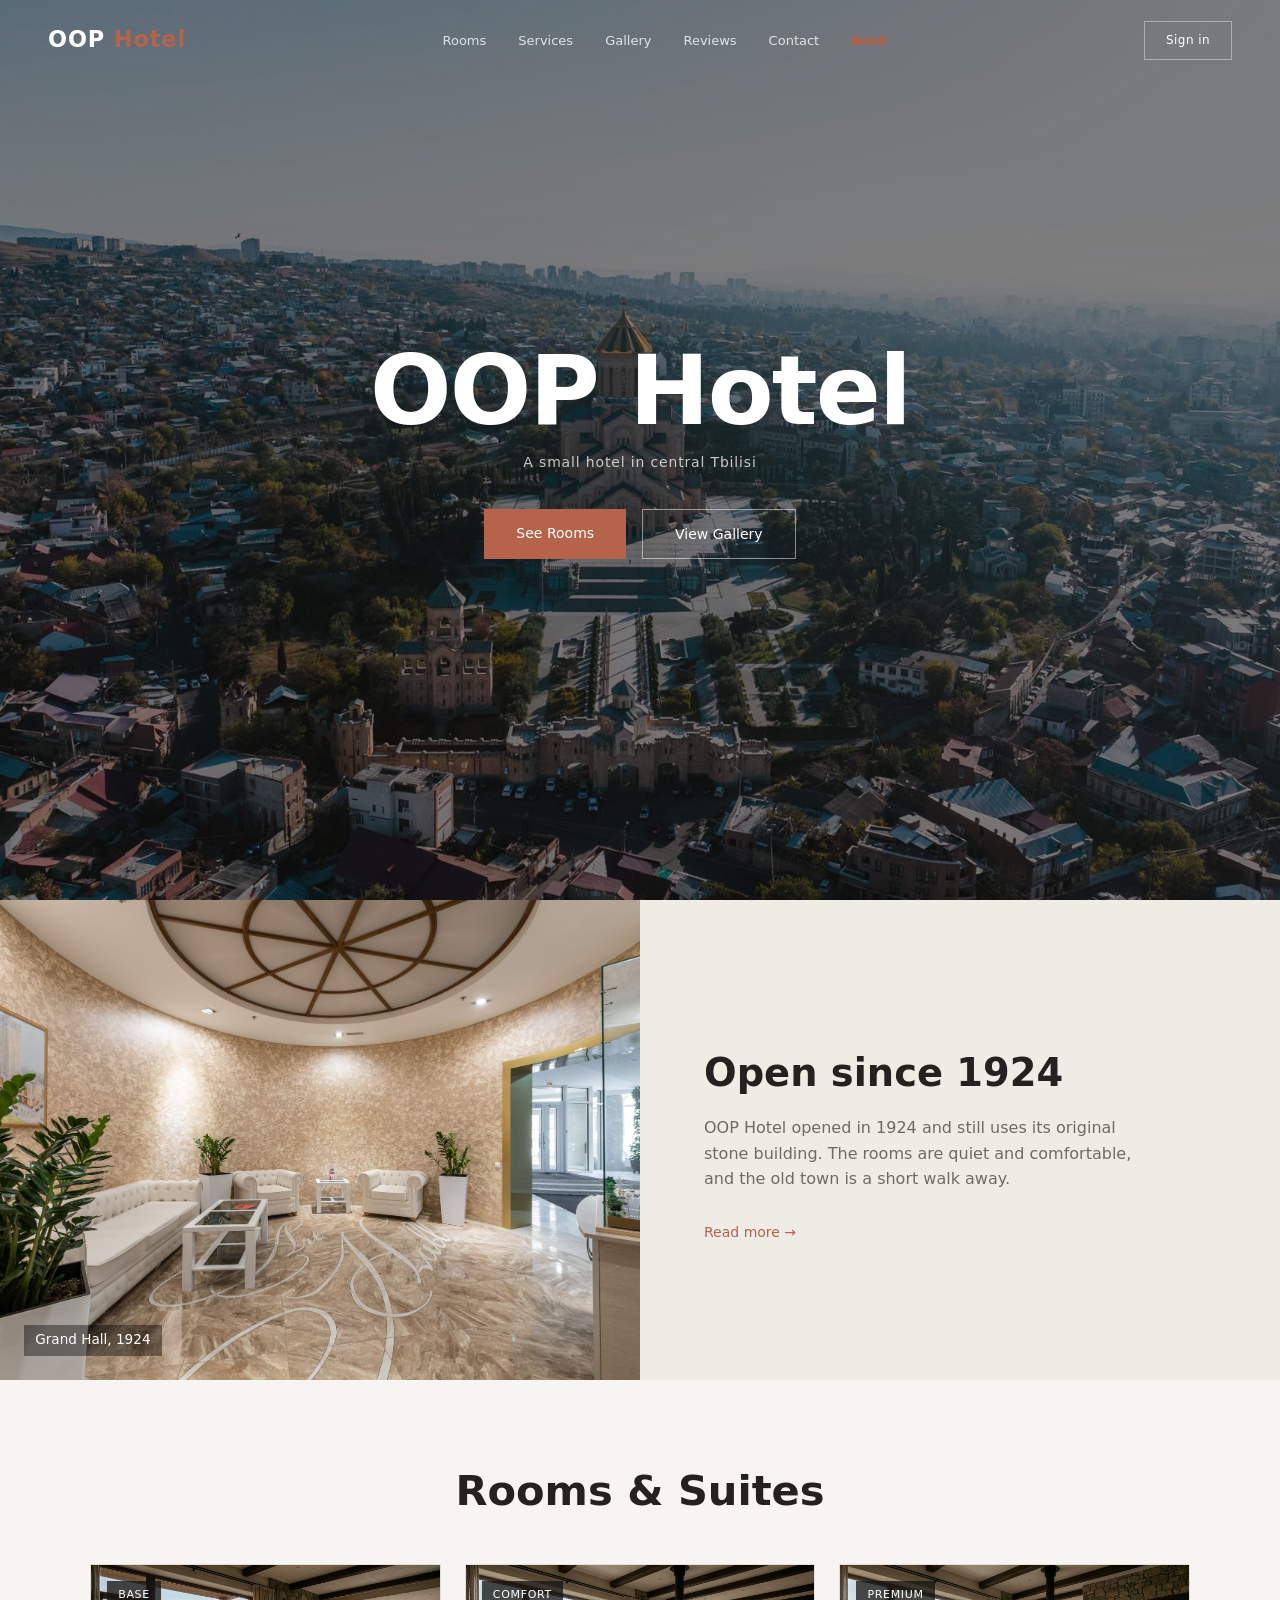
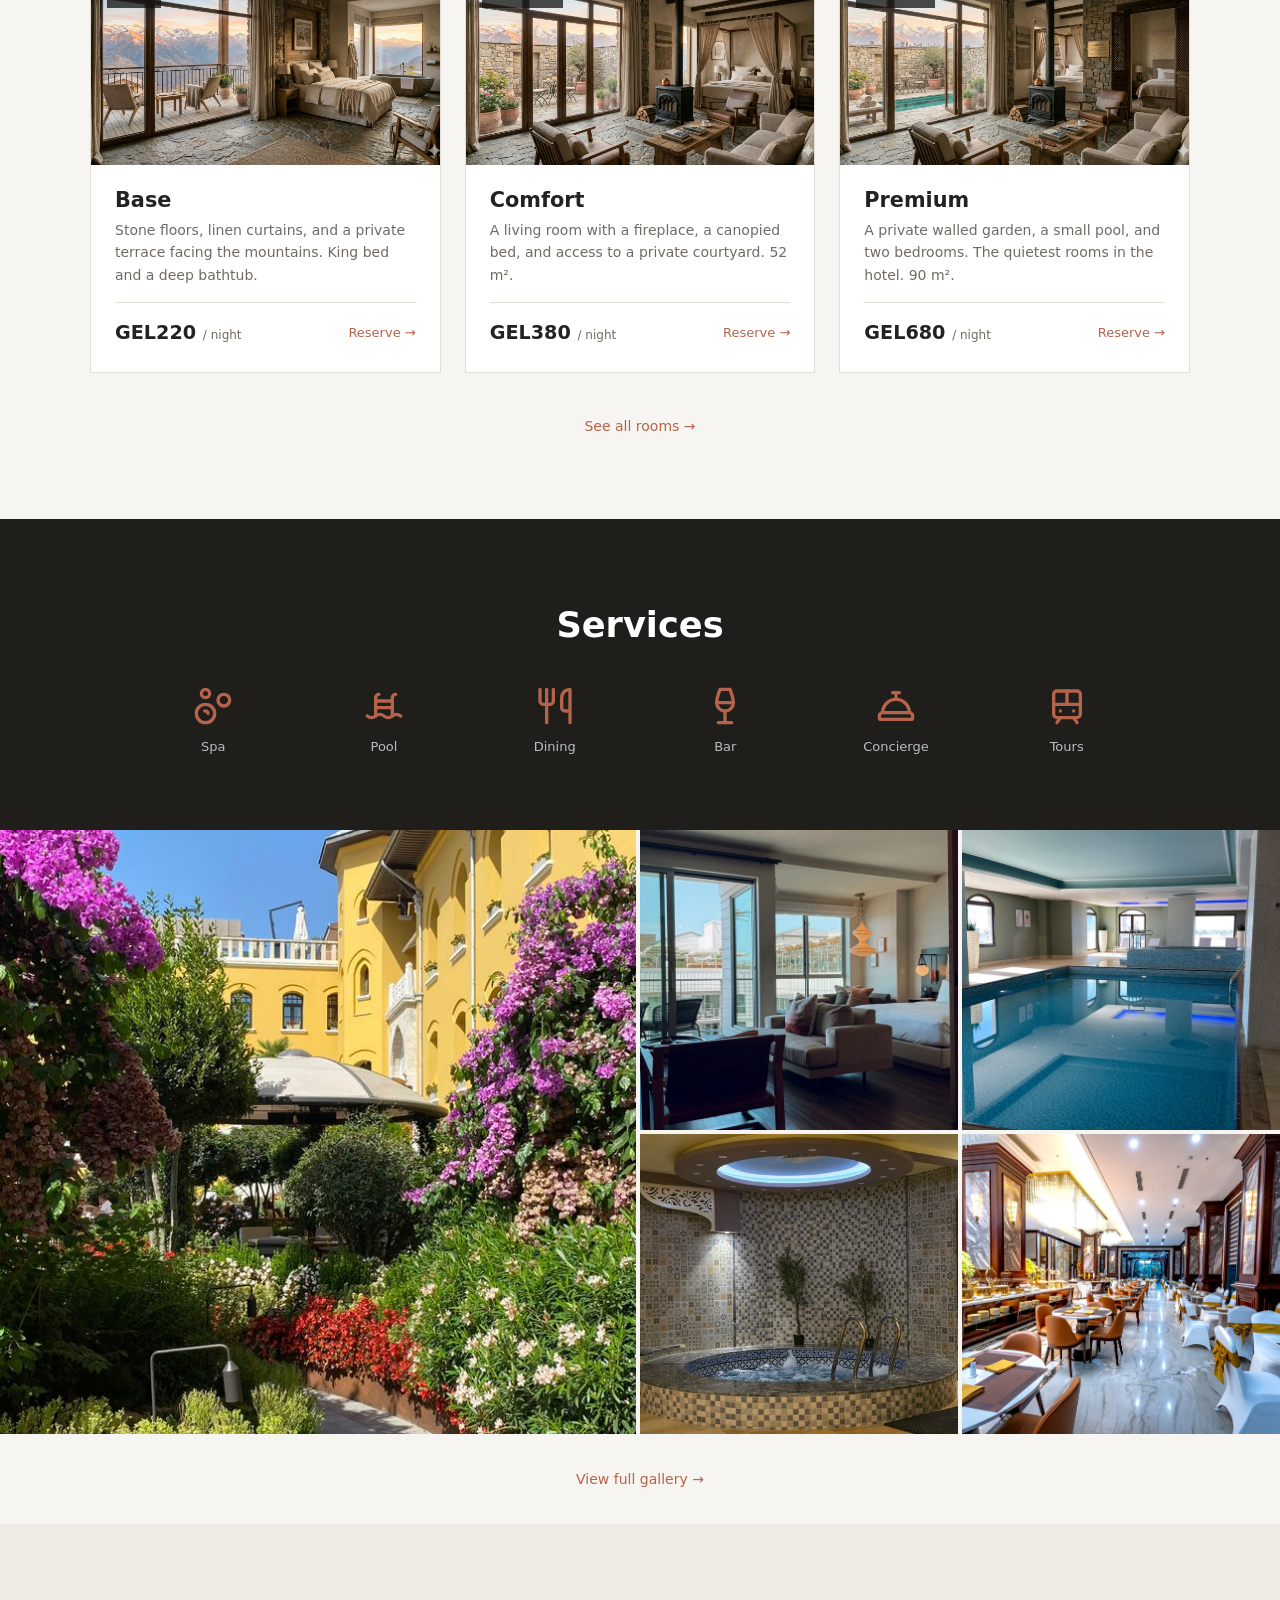
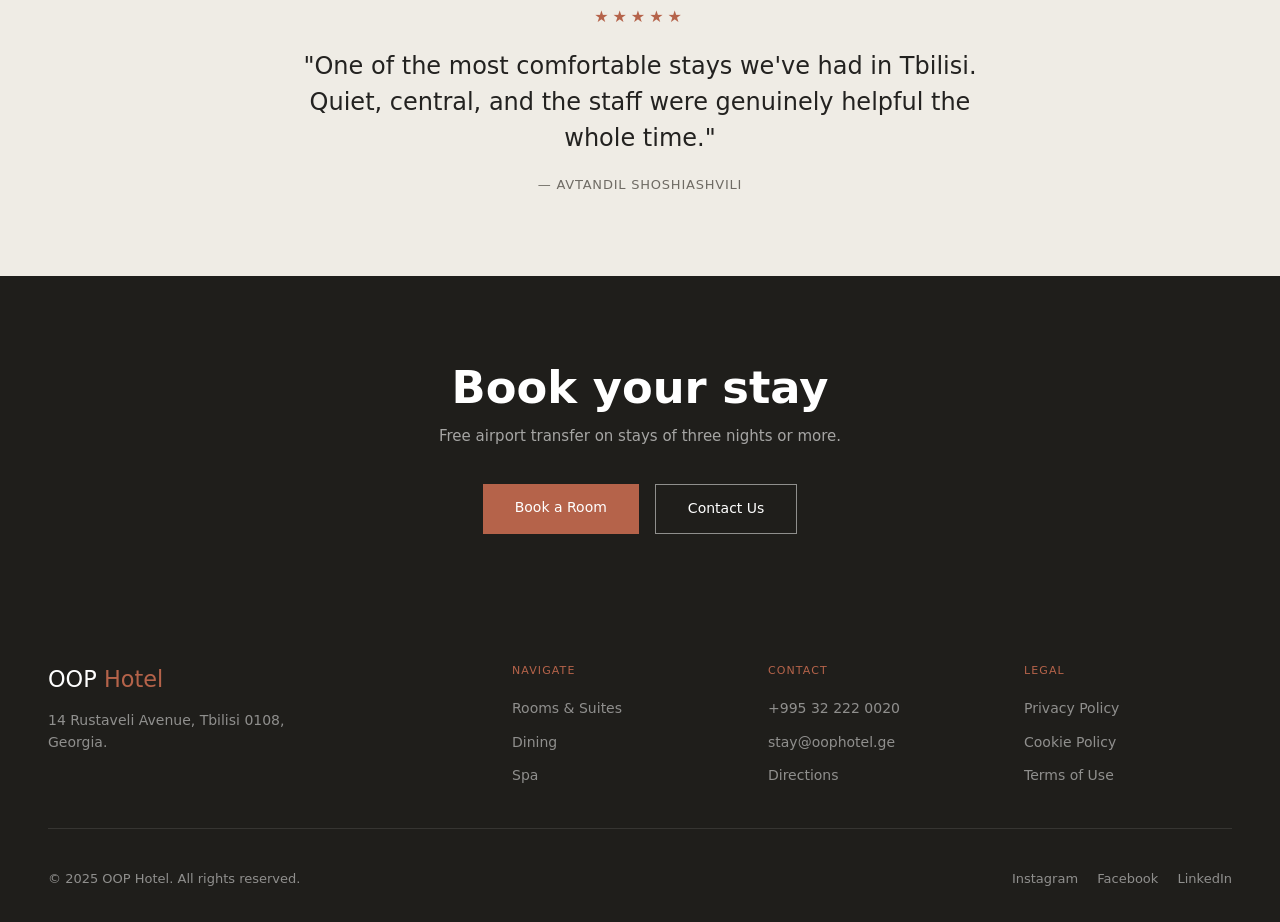
==== src/main/webapp/index.html @ 56a3e087 "მინიმალური გაუმჯობესება კოდის წერის სტილის მხრივ" ====
<!DOCTYPE html>
<html lang="en">
<head>
    <meta charset="UTF-8" />
    <meta name="viewport" content="width=device-width, initial-scale=1.0" />
    <title>OOP Hotel</title>
    <link rel="stylesheet" href="css/base.css" />
    <link rel="stylesheet" href="css/style.css" />
</head>
<body>
<nav id="navigation">
    <a href="#" class="navbar-hotel-logo">OOP <span>Hotel</span></a>
    <ul class="navbar-links">
        <li><a href="#rooms">Rooms</a></li>
        <li><a href="#services">Services</a></li>
        <li><a href="gallery.html">Gallery</a></li>
        <li><a href="#reviews">Reviews</a></li>
        <li><a href="contact.html">Contact</a></li>
        <li><a href="booking.html" style="color: #c05c3d; font-weight: bold;">Book</a></li>
    </ul>
    <div class="navbar-user" id="navbar-user">
        <a href="login.html" class="navbar-booking" id="nav-signin-btn">Sign in</a>
    </div>
</nav>

<section id="hero">
    <div class="hero-content">
        <h1 class="hero-title">OOP Hotel</h1>
        <p class="hero-subtitle">A small hotel in central Tbilisi</p>
        <div class="hero-buttons">
            <a href="#rooms" class="button-primary">See Rooms</a>
            <a href="gallery.html" class="button-secondary">View Gallery</a>
        </div>
    </div>
</section>

<section id="introduction">
    <div class="introduction-image">
        <p class="introduction-image-overlay">Grand Hall, 1924</p>
    </div>
    <div class="introduction-text">
        <h2 class="introduction-heading">Open since 1924</h2>
        <p class="introduction-body">
            OOP Hotel opened in 1924 and still uses its original stone building.
            The rooms are quiet and comfortable, and the old town is a short walk away.
        </p>
        <a href="#" class="link-arrow">Read more →</a>
    </div>
</section>

<section id="rooms">
    <div class="rooms-section-header">
        <h2 class="rooms-section-heading">Rooms & Suites</h2>
    </div>

    <div class="rooms-grid">
        <div class="room-card">
            <div class="room-img-base"><span class="room-badge">Base</span></div>
            <div class="room-info">
                <h3 class="room-name">Base</h3>
                <p class="room-description">Stone floors, linen curtains, and a private terrace facing the mountains. King bed and a deep bathtub.</p>
                <div class="room-footer">
                    <p class="room-price">GEL220 <span>/ night</span></p>
                    <a href="booking.html" class="room-link">Reserve →</a>
                </div>
            </div>
        </div>

        <div class="room-card">
            <div class="room-img-comfort"><span class="room-badge">Comfort</span></div>
            <div class="room-info">
                <h3 class="room-name">Comfort</h3>
                <p class="room-description">A living room with a fireplace, a canopied bed, and access to a private courtyard. 52 m².</p>
                <div class="room-footer">
                    <p class="room-price">GEL380 <span>/ night</span></p>
                    <a href="booking.html" class="room-link">Reserve →</a>
                </div>
            </div>
        </div>

        <div class="room-card">
            <div class="room-img-premium"><span class="room-badge">Premium</span></div>
            <div class="room-info">
                <h3 class="room-name">Premium</h3>
                <p class="room-description">A private walled garden, a small pool, and two bedrooms. The quietest rooms in the hotel. 90 m².</p>
                <div class="room-footer">
                    <p class="room-price">GEL680 <span>/ night</span></p>
                    <a href="booking.html" class="room-link">Reserve →</a>
                </div>
            </div>
        </div>
    </div>

    <a href="booking.html" class="link-arrow">See all rooms →</a>
</section>

<section id="services">
    <div class="services-inner">
        <h2 class="services-heading">Services</h2>

        <div class="services-grid">
            <div class="service-item">
                <a href="#" class="service-icon-link">
                    <img src="icons/spa.svg" alt="Spa" class="service-icon" />
                </a>
                <span class="service-name">Spa</span>
            </div>

            <div class="service-item">
                <a href="#" class="service-icon-link">
                    <img src="icons/pool.svg" alt="Pool" class="service-icon" />
                </a>
                <span class="service-name">Pool</span>
            </div>

            <div class="service-item">
                <a href="#" class="service-icon-link">
                    <img src="icons/dining.svg" alt="Dining" class="service-icon" />
                </a>
                <span class="service-name">Dining</span>
            </div>

            <div class="service-item">
                <a href="#" class="service-icon-link">
                    <img src="icons/bar.svg" alt="Bar" class="service-icon" />
                </a>
                <span class="service-name">Bar</span>
            </div>

            <div class="service-item">
                <a href="#" class="service-icon-link">
                    <img src="icons/concierge.svg" alt="Concierge" class="service-icon" />
                </a>
                <span class="service-name">Concierge</span>
            </div>

            <div class="service-item">
                <a href="#" class="service-icon-link">
                    <img src="icons/tours.svg" alt="Tours" class="service-icon" />
                </a>
                <span class="service-name">Tours</span>
            </div>
        </div>
    </div>
</section>

<section id="gallery" aria-label="Photo gallery">
    <a href="gallery.html" class="gallery-item-main">
        <div class="gallery-image gallery-image-1"></div>
        <div class="gallery-overlay"><span class="gallery-overlay-label">The Gardens</span></div>
    </a>
    <a href="gallery.html" class="gallery-item">
        <div class="gallery-image gallery-image-2"></div>
        <div class="gallery-overlay"><span class="gallery-overlay-label">Grand Suite</span></div>
    </a>
    <a href="gallery.html" class="gallery-item">
        <div class="gallery-image gallery-image-3"></div>
        <div class="gallery-overlay"><span class="gallery-overlay-label">The Pool</span></div>
    </a>
    <a href="gallery.html" class="gallery-item">
        <div class="gallery-image gallery-image-4"></div>
        <div class="gallery-overlay"><span class="gallery-overlay-label">Spa</span></div>
    </a>
    <a href="gallery.html" class="gallery-item">
        <div class="gallery-image gallery-image-5"></div>
        <div class="gallery-overlay"><span class="gallery-overlay-label">Dining Room</span></div>
    </a>
</section>

<div style="text-align: center; padding: 2rem 1.5rem;">
    <a href="gallery.html" class="link-arrow">View full gallery →</a>
</div>

<section id="reviews">
    <div class="reviews-inner">
        <p class="reviews-stars">★★★★★</p>
        <blockquote class="reviews-quote">
            "One of the most comfortable stays we've had in Tbilisi. Quiet, central,
            and the staff were genuinely helpful the whole time."
        </blockquote>
        <p class="reviews-author">— Avtandil Shoshiashvili</p>
    </div>
</section>

<section id="booking-cta">
    <h2 class="cta-heading">Book your stay</h2>
    <p class="cta-subheading">Free airport transfer on stays of three nights or more.</p>
    <div class="cta-buttons">
        <a href="booking.html" class="button-primary">Book a Room</a>
        <a href="contact.html" class="button-secondary">Contact Us</a>
    </div>
</section>

<footer id="footer">
    <div class="footer-top">
        <div>
            <p class="footer-brand-name">OOP <span>Hotel</span></p>
            <p class="footer-brand-desc">14 Rustaveli Avenue, Tbilisi 0108, Georgia.</p>
        </div>
        <div class="footer-column">
            <p class="footer-column-title">Navigate</p>
            <ul>
                <li><a href="#rooms">Rooms & Suites</a></li>
                <li><a href="#services">Dining</a></li>
                <li><a href="#services">Spa</a></li>
            </ul>
        </div>
        <div class="footer-column">
            <p class="footer-column-title">Contact</p>
            <ul>
                <li><a href="tel:+995322220020">+995 32 222 0020</a></li>
                <li><a href="mailto:stay@oophotel.ge">stay@oophotel.ge</a></li>
                <li><a href="contact.html">Directions</a></li>
            </ul>
        </div>
        <div class="footer-column">
            <p class="footer-column-title">Legal</p>
            <ul>
                <li><a href="#">Privacy Policy</a></li>
                <li><a href="#">Cookie Policy</a></li>
                <li><a href="#">Terms of Use</a></li>
            </ul>
        </div>
    </div>
    <div class="footer-bottom">
        <p>© 2025 OOP Hotel. All rights reserved.</p>
        <div class="footer-socials">
            <a href="#">Instagram</a>
            <a href="#">Facebook</a>
            <a href="#">LinkedIn</a>
        </div>
    </div>
</footer>

<script src="js/main.js"></script>
<script src="js/auth-nav.js"></script>
</body>
</html>
---- src/main/webapp/css/base.css ----
*,
*::before,
*::after {
  box-sizing: border-box;
  margin: 0;
  padding: 0;
}

html {
  scroll-behavior: smooth;
}

:root {
  --bg: #f7f5f1;
  --card: white;
  --alt: #efece5;
  --ink: #232220;
  --muted: #6f6b64;
  --border: #e4dfd6;
  --dark: #1f1e1b;
  --accent: #b5634a;
  --accent-dark: #9a5340;
  --error: #b3463f;
  --font: system-ui, -apple-system, "Segoe UI", Roboto, Helvetica, Arial, sans-serif;
}

body {
  font-family: var(--font);
  color: var(--ink);
  background: var(--bg);
  line-height: 1.6;
  overflow-x: hidden;
}

a {
  color: inherit;
  text-decoration: none;
}

img {
  display: block;
  max-width: 100%;
}

h1,
h2,
h3,
h4 {
  font-weight: 600;
  line-height: 1.2;
}
---- src/main/webapp/css/style.css ----
/* Homepage layout, plus the nav and footer shared by every page. */

#navigation {
  position: fixed;
  top: 0;
  left: 0;
  right: 0;
  z-index: 100;
  display: flex;
  align-items: center;
  justify-content: space-between;
  padding: 1.3rem 3rem;
  transition: background 0.3s;
}

#navigation.scrolled {
  background: var(--dark);
}

.navbar-hotel-logo {
  font-size: 1.4rem;
  font-weight: 600;
  letter-spacing: 0.04em;
  color: white;
}

.navbar-hotel-logo span {
  color: var(--accent);
}

.navbar-links {
  display: flex;
  gap: 2rem;
  list-style: none;
}

.navbar-links a {
  font-size: 13px;
  color: rgba(255, 255, 255, 0.8);
  transition: color 0.2s;
}

.navbar-links a:hover,
.navbar-links a.current {
  color: white;
}

.navbar-booking {
  font-size: 12px;
  letter-spacing: 0.04em;
  padding: 0.55rem 1.3rem;
  border: 1px solid rgba(255, 255, 255, 0.4);
  color: white;
  transition: background 0.2s, border-color 0.2s;
}

.navbar-booking:hover {
  background: var(--accent);
  border-color: var(--accent);
}

.navbar-user {
  display: flex;
  align-items: center;
  gap: 0.8rem;
}

.navbar-greeting {
  font-size: 12px;
  color: rgba(255, 255, 255, 0.85);
  letter-spacing: 0.03em;
}

.navbar-logout {
  background: transparent;
  cursor: pointer;
  font-family: inherit;
}

#hero {
  position: relative;
  height: 100vh;
  min-height: 600px;
  display: flex;
  flex-direction: column;
  align-items: center;
  justify-content: center;
  text-align: center;
  color: white;
  background-image: url("../images/hero.jpg");
  background-size: cover;
  background-position: center;
  background-repeat: no-repeat;
}

#hero::before {
  content: "";
  position: absolute;
  top: 0;
  left: 0;
  right: 0;
  bottom: 0;
  background: rgba(20, 19, 17, 0.5);
}

.hero-content {
  position: relative;
  z-index: 1;
  padding: 0 1.5rem;
}

.hero-title {
  font-size: clamp(2.8rem, 8vw, 6rem);
  letter-spacing: -0.02em;
  line-height: 1.05;
}

.hero-subtitle {
  font-size: 14px;
  letter-spacing: 0.06em;
  color: rgba(255, 255, 255, 0.75);
  margin: 0.6rem 0 2.2rem;
}

.hero-buttons {
  display: flex;
  gap: 1rem;
  justify-content: center;
  flex-wrap: wrap;
}

.button-primary,
.button-secondary {
  font-size: 14px;
  padding: 0.8rem 2rem;
  cursor: pointer;
  transition: background 0.2s, border-color 0.2s, color 0.2s;
}

.button-primary {
  background: var(--accent);
  color: white;
  border: none;
}

.button-primary:hover {
  background: var(--accent-dark);
}

.button-secondary {
  background: none;
  border: 1px solid rgba(255, 255, 255, 0.5);
  color: white;
}

.button-secondary:hover {
  background: rgba(255, 255, 255, 0.1);
}

#booking-bar {
  background: var(--dark);
  padding: 1.3rem 3rem;
  display: flex;
  align-items: center;
  justify-content: center;
  gap: 1.8rem;
  flex-wrap: wrap;
}

.booking-field {
  display: flex;
  flex-direction: column;
  gap: 0.3rem;
}

.booking-field label {
  font-size: 11px;
  letter-spacing: 0.08em;
  text-transform: uppercase;
  color: var(--accent);
}

.booking-field input,
.booking-field select {
  width: 130px;
  background: none;
  border: none;
  border-bottom: 1px solid rgba(255, 255, 255, 0.25);
  color: rgba(255, 255, 255, 0.85);
  font-family: inherit;
  font-size: 13px;
  padding: 0.25rem 0;
  outline: none;
}

.booking-field input:focus,
.booking-field select:focus {
  border-bottom-color: var(--accent);
}

.booking-field select option {
  background: var(--dark);
}

.button-booking {
  margin-top: 1.1rem;
  padding: 0.7rem 1.8rem;
  font-size: 13px;
  background: var(--accent);
  color: white;
  border: none;
  cursor: pointer;
  white-space: nowrap;
  transition: background 0.2s;
}

.button-booking:hover {
  background: var(--accent-dark);
}

#introduction {
  display: grid;
  grid-template-columns: 1fr 1fr;
  min-height: 480px;
}

.introduction-image {
  position: relative;
  background-image: url("../images/interior.jpg");
  background-size: cover;
  background-position: center;
  background-repeat: no-repeat;
}

.introduction-image-overlay {
  position: absolute;
  bottom: 1.5rem;
  left: 1.5rem;
  font-size: 0.85rem;
  color: white;
  background: rgba(0, 0, 0, 0.4);
  padding: 0.3rem 0.7rem;
}

.introduction-text {
  padding: 4.5rem 4rem;
  display: flex;
  flex-direction: column;
  justify-content: center;
  background: var(--alt);
}

.introduction-heading {
  font-size: clamp(1.8rem, 3.5vw, 2.4rem);
  margin: 0.8rem 0 1.2rem;
}

.introduction-body {
  font-size: 16px;
  color: var(--muted);
  max-width: 440px;
  margin-bottom: 1.8rem;
}

.link-arrow {
  font-size: 14px;
  font-weight: 500;
  color: var(--accent);
  transition: color 0.2s;
}

.link-arrow:hover {
  color: var(--accent-dark);
}

#rooms {
  padding: 5rem 3rem;
  text-align: center;
}

.rooms-section-header {
  margin-bottom: 3rem;
}

.rooms-section-heading {
  font-size: clamp(1.8rem, 3.5vw, 2.6rem);
  margin-top: 0.4rem;
}

.rooms-grid {
  display: grid;
  grid-template-columns: repeat(auto-fit, minmax(280px, 1fr));
  gap: 1.5rem;
  max-width: 1100px;
  margin: 0 auto 2.5rem;
}

.room-card {
  background: var(--card);
  border: 1px solid var(--border);
  overflow: hidden;
  text-align: left;
  transition: box-shadow 0.2s;
  display: flex;
  flex-direction: column;
}

.room-card:hover {
  box-shadow: 0 8px 24px rgba(0, 0, 0, 0.08);
}

.room-img-base,
.room-img-comfort,
.room-img-premium {
  height: 200px;
  position: relative;
  background-size: cover;
  background-position: center;
}

.room-img-base {
  background-image: url("../images/room-base.png");
}

.room-img-comfort {
  background-image: url("../images/room-comfort.png");
}

.room-img-premium {
  background-image: url("../images/room-premium.png");
}

.room-badge {
  position: absolute;
  top: 1rem;
  left: 1rem;
  font-size: 11px;
  letter-spacing: 0.06em;
  text-transform: uppercase;
  background: rgba(20, 19, 17, 0.75);
  color: white;
  padding: 0.3rem 0.7rem;
}

.room-info {
  padding: 1.4rem 1.5rem 1.5rem;
  display: flex;
  flex-direction: column;
  flex: 1;
}

.room-name {
  font-size: 1.3rem;
  margin-bottom: 0.4rem;
}

.room-description {
  font-size: 14px;
  color: var(--muted);
  margin-bottom: 1rem;
}

.room-footer {
  display: flex;
  align-items: center;
  justify-content: space-between;
  border-top: 1px solid var(--border);
  padding-top: 0.9rem;
  margin-top: auto;
}

.room-price {
  font-size: 1.2rem;
  font-weight: 600;
}

.room-price span {
  font-size: 12px;
  font-weight: 400;
  color: var(--muted);
}

.room-link {
  font-size: 13px;
  font-weight: 500;
  color: var(--accent);
  transition: color 0.2s;
}

.room-link:hover {
  color: var(--accent-dark);
}

#services {
  background: var(--dark);
  padding: 4.5rem 3rem;
  color: white;
  text-align: center;
}

.services-inner {
  max-width: 1000px;
  margin: 0 auto;
}

.services-heading {
  font-size: clamp(1.7rem, 3vw, 2.2rem);
  margin: 0.8rem 0 2.5rem;
}

.services-grid {
  display: grid;
  grid-template-columns: repeat(auto-fit, minmax(140px, 1fr));
  gap: 2rem 1.5rem;
}

.service-item {
  display: flex;
  flex-direction: column;
  align-items: center;
  gap: 0.7rem;
}

.service-icon {
  width: 40px;
  height: 40px;
  object-fit: contain;
}

.service-name {
  font-size: 13px;
  color: rgba(255, 255, 255, 0.7);
}

#gallery {
  display: grid;
  grid-template-columns: 2fr 1fr 1fr;
  grid-template-rows: 300px 300px;
  gap: 4px;
}

.gallery-item-main,
.gallery-item {
  position: relative;
  overflow: hidden;
}

.gallery-item-main {
  grid-row: span 2;
}

.gallery-image {
  position: absolute;
  top: 0;
  left: 0;
  right: 0;
  bottom: 0;
  background-size: cover;
  background-position: center;
}

.gallery-image-1 {
  background-image: url("../images/gallery-gardens.jpg");
}

.gallery-image-2 {
  background-image: url("../images/gallery-suite.jpg");
}

.gallery-image-3 {
  background-image: url("../images/gallery-pool.jpg");
}

.gallery-image-4 {
  background-image: url("../images/gallery-spa.jpg");
}

.gallery-image-5 {
  background-image: url("../images/gallery-dining.jpg");
}

.gallery-overlay {
  position: absolute;
  top: 0;
  left: 0;
  right: 0;
  bottom: 0;
  display: flex;
  align-items: center;
  justify-content: center;
  background: rgba(20, 19, 17, 0.4);
  opacity: 0;
  transition: opacity 0.3s;
}

.gallery-item-main:hover .gallery-overlay,
.gallery-item:hover .gallery-overlay {
  opacity: 1;
}

.gallery-overlay-label {
  font-size: 1.05rem;
  color: white;
}

#reviews {
  padding: 5rem 3rem;
  background: var(--alt);
  text-align: center;
}

.reviews-inner {
  max-width: 680px;
  margin: 0 auto;
}

.reviews-stars {
  color: var(--accent);
  letter-spacing: 0.25em;
  margin-bottom: 1.2rem;
}

.reviews-quote {
  font-size: clamp(1.25rem, 2.5vw, 1.5rem);
  line-height: 1.5;
  margin-bottom: 1.2rem;
}

.reviews-author {
  font-size: 13px;
  letter-spacing: 0.06em;
  text-transform: uppercase;
  color: var(--muted);
}

#booking-cta {
  background: var(--dark);
  padding: 4.5rem 3rem;
  text-align: center;
  color: white;
}

.cta-heading {
  font-size: clamp(1.9rem, 4vw, 2.8rem);
  margin: 0.8rem 0 0.6rem;
}

.cta-subheading {
  font-size: 15px;
  color: rgba(255, 255, 255, 0.6);
  margin-bottom: 2.2rem;
}

.cta-buttons {
  display: flex;
  gap: 1rem;
  justify-content: center;
  flex-wrap: wrap;
}

#footer {
  background: var(--dark);
  color: rgba(255, 255, 255, 0.5);
  padding: 3.5rem 3rem 2rem;
}

.footer-top {
  display: grid;
  grid-template-columns: 2fr 1fr 1fr 1fr;
  gap: 3rem;
  margin-bottom: 2.5rem;
  padding-bottom: 2.5rem;
  border-bottom: 1px solid rgba(255, 255, 255, 0.1);
}

.footer-brand-name {
  font-size: 1.4rem;
  color: white;
  margin-bottom: 0.7rem;
}

.footer-brand-name span {
  color: var(--accent);
}

.footer-brand-desc {
  font-size: 14px;
  max-width: 240px;
}

.footer-column-title {
  font-size: 11px;
  letter-spacing: 0.1em;
  text-transform: uppercase;
  color: var(--accent);
  margin-bottom: 1rem;
}

.footer-column ul {
  list-style: none;
  display: flex;
  flex-direction: column;
  gap: 0.5rem;
}

.footer-column a {
  font-size: 14px;
  transition: color 0.2s;
}

.footer-column a:hover {
  color: white;
}

.footer-bottom {
  display: flex;
  justify-content: space-between;
  align-items: center;
  flex-wrap: wrap;
  gap: 0.5rem;
  font-size: 13px;
}

.footer-socials {
  display: flex;
  gap: 1.2rem;
}

.footer-socials a {
  transition: color 0.2s;
}

.footer-socials a:hover {
  color: white;
}

/* Responsive */
@media (max-width: 900px) {
  #navigation {
    padding: 1.1rem 1.5rem;
  }

  .navbar-links {
    display: none;
  }

  #introduction {
    grid-template-columns: 1fr;
  }

  .introduction-image {
    height: 300px;
  }

  .introduction-text {
    padding: 3rem 2rem;
  }

  .footer-top {
    grid-template-columns: 1fr 1fr;
    gap: 2rem;
  }

  #gallery {
    grid-template-columns: 1fr 1fr;
    grid-template-rows: repeat(3, 220px);
  }

  .gallery-item-main {
    grid-row: auto;
  }
}

@media (max-width: 600px) {
  #booking-bar {
    padding: 1.2rem;
    gap: 1rem;
  }

  #rooms,
  #services,
  #reviews,
  #booking-cta {
    padding: 3.5rem 1.5rem;
  }

  #gallery {
    grid-template-columns: 1fr;
    grid-template-rows: repeat(5, 180px);
  }

  .footer-top {
    grid-template-columns: 1fr;
  }

  .footer-bottom {
    flex-direction: column;
    align-items: flex-start;
  }
}
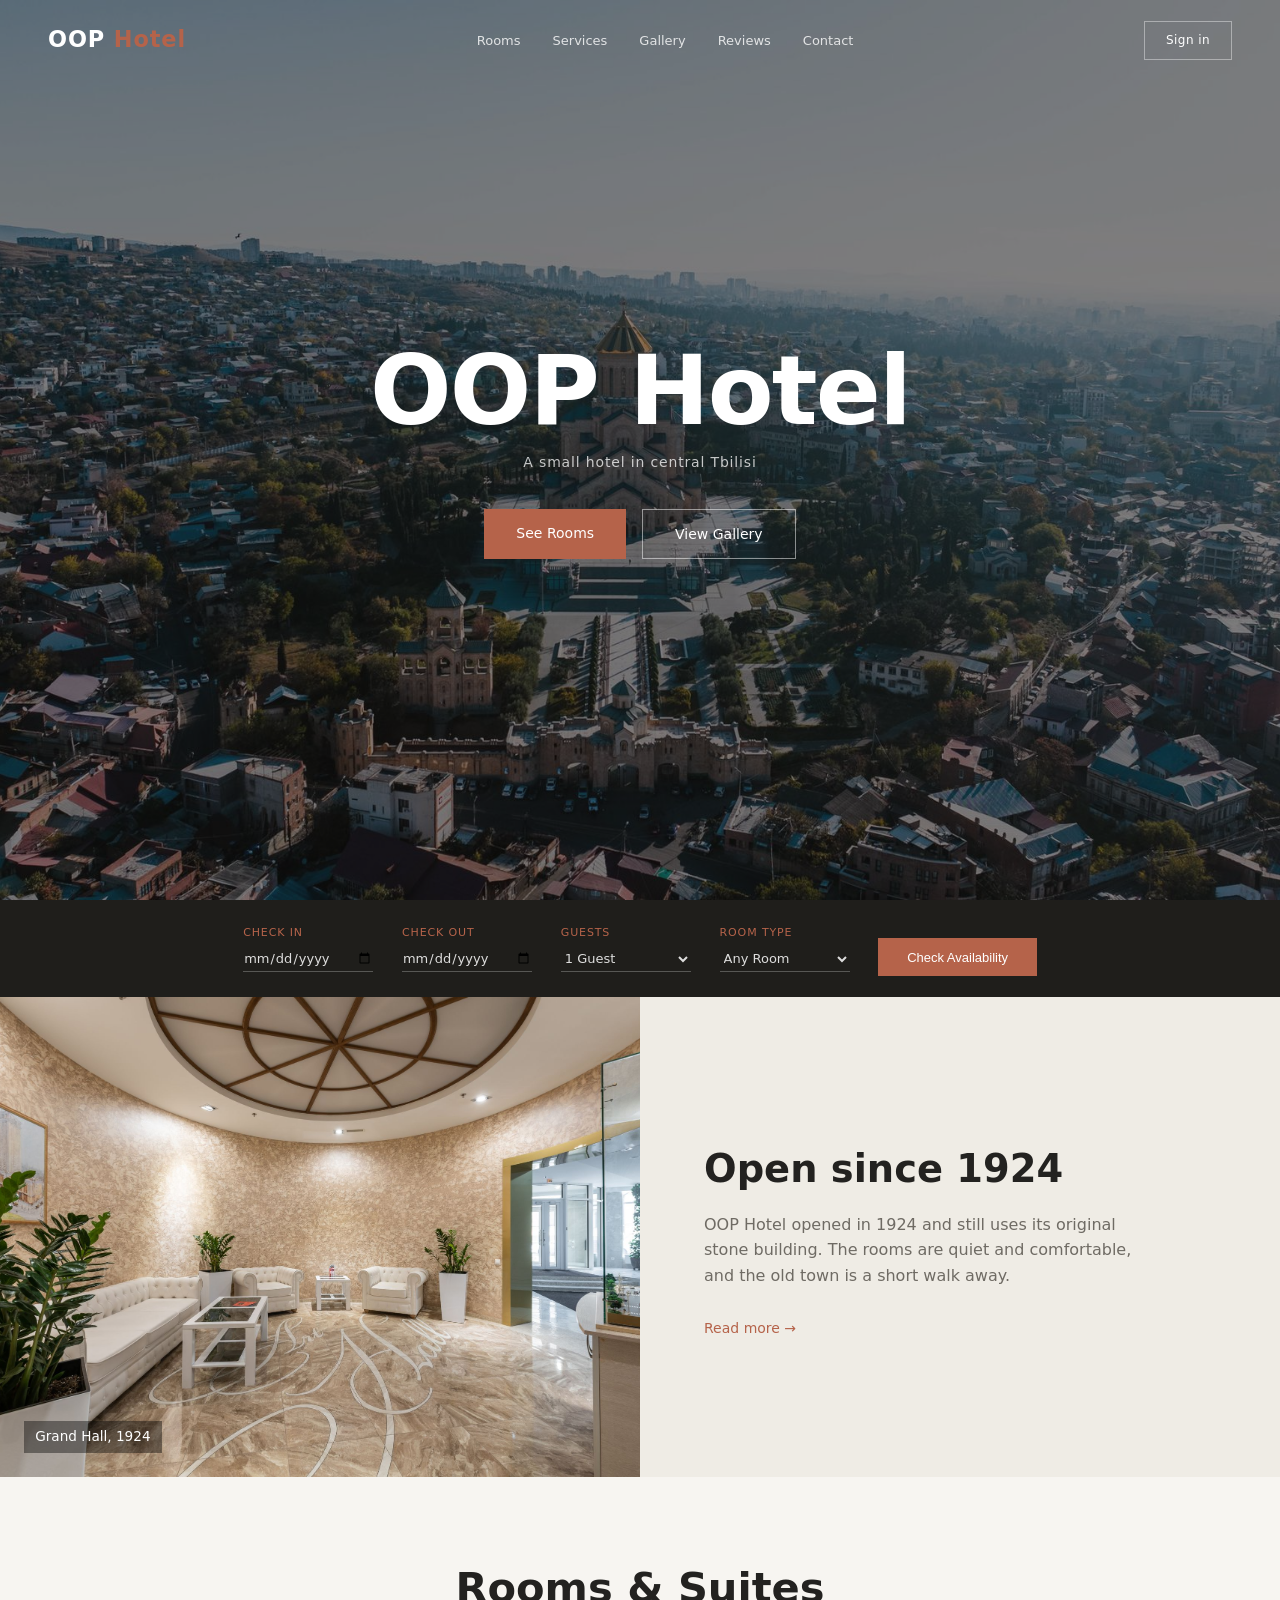
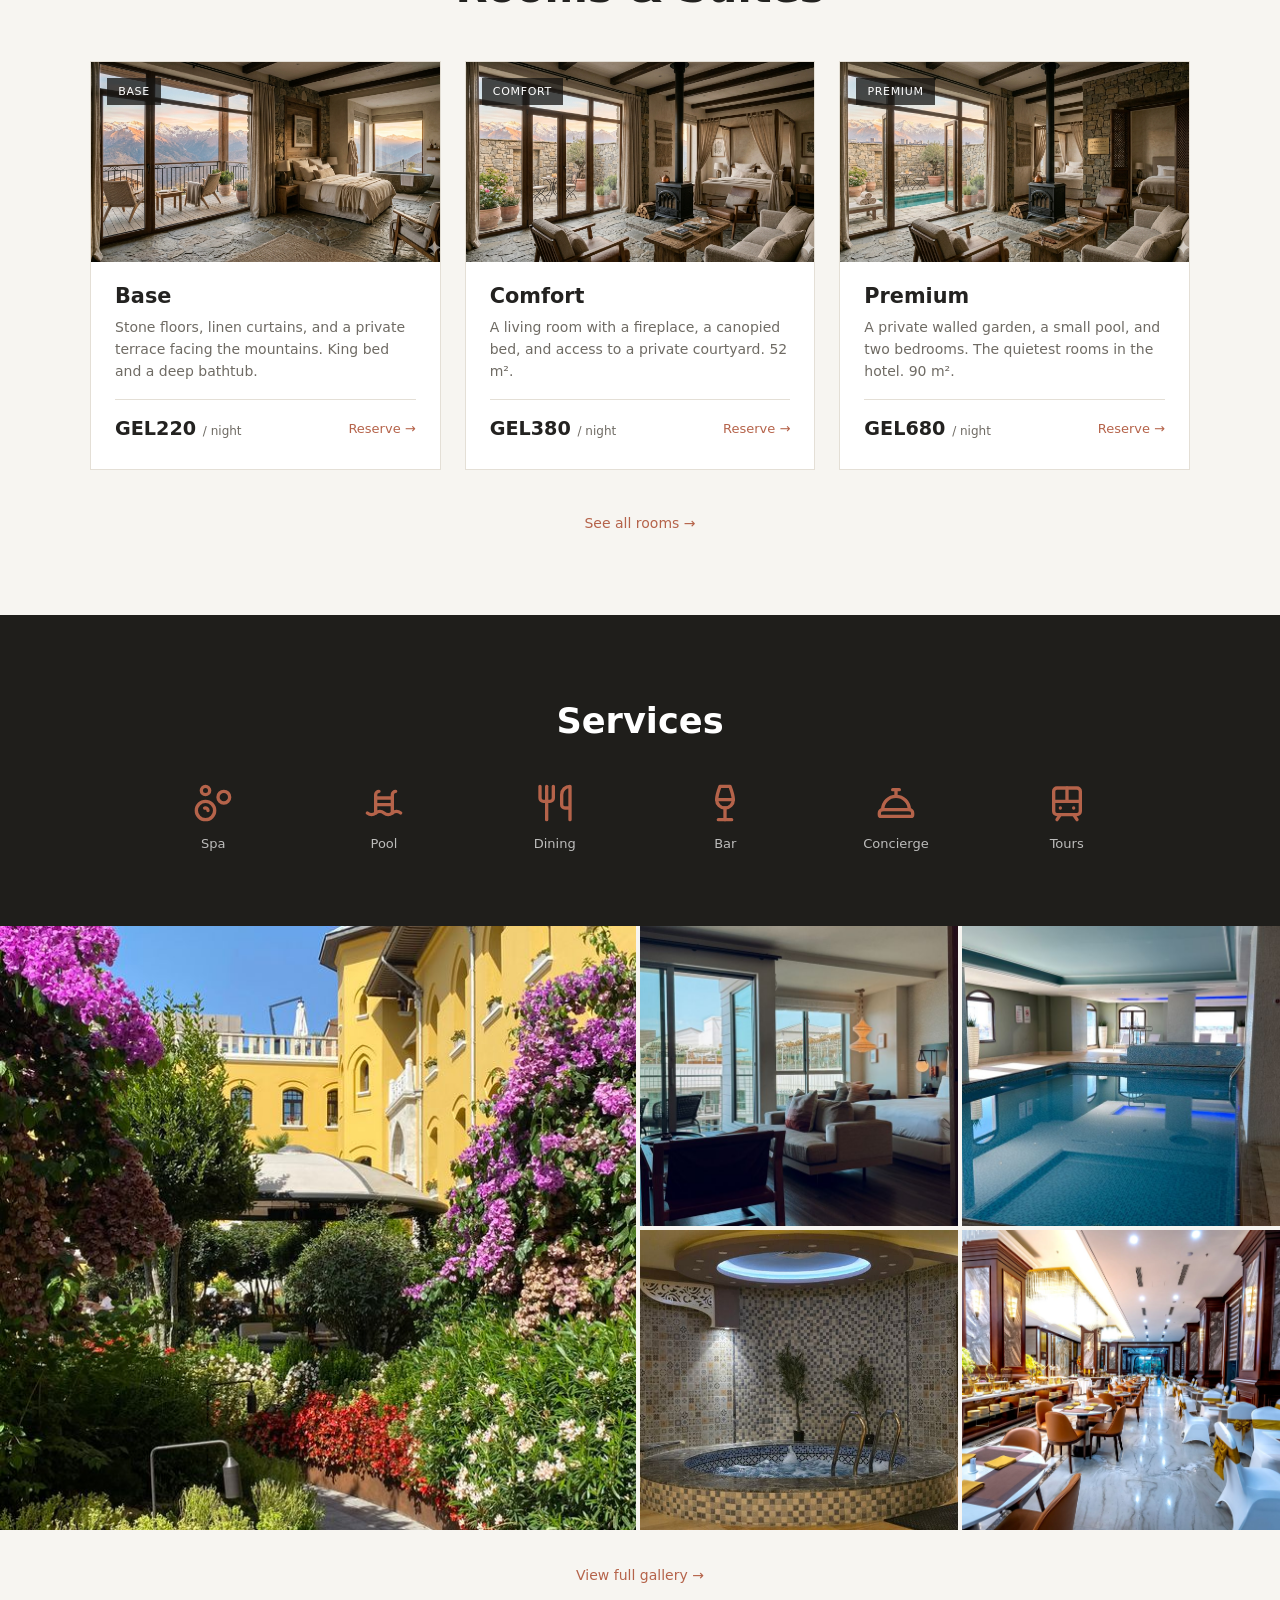
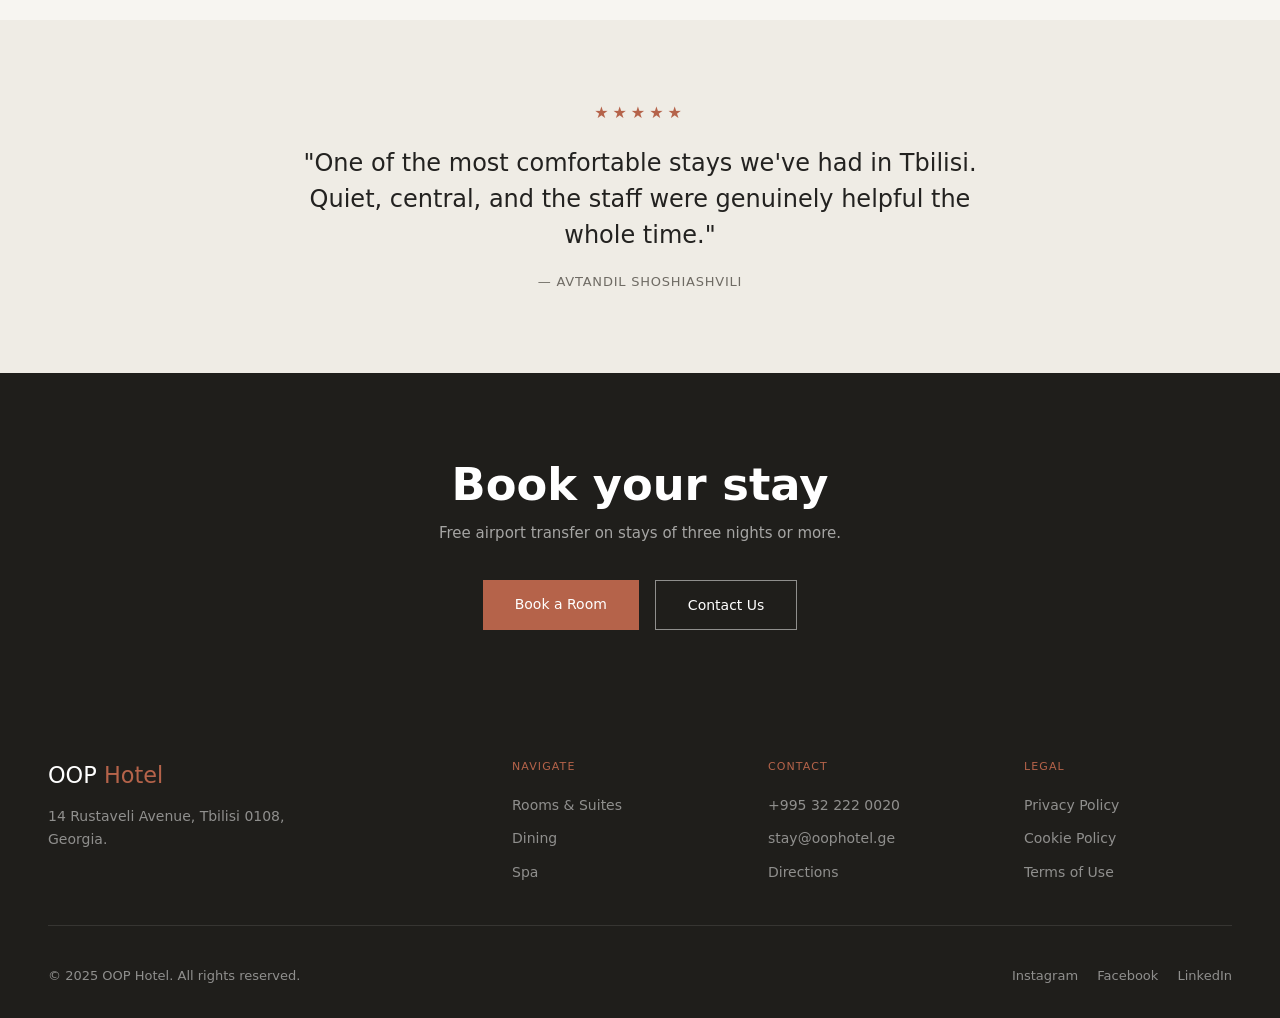
==== commit 5ce1734f: "Spa Service  + edits" ====
--- a/src/main/webapp/index.html
+++ b/src/main/webapp/index.html
@@ -16,9 +16,9 @@
         <li><a href="gallery.html">Gallery</a></li>
         <li><a href="#reviews">Reviews</a></li>
         <li><a href="contact.html">Contact</a></li>
-        <li><a href="booking.html" style="color: #c05c3d; font-weight: bold;">Book</a></li>
     </ul>
     <div class="navbar-user" id="navbar-user">
+        <!-- filled by main.js based on session -->
         <a href="login.html" class="navbar-booking" id="nav-signin-btn">Sign in</a>
     </div>
 </nav>
@@ -33,6 +33,36 @@
         </div>
     </div>
 </section>
+
+<div id="booking-bar">
+    <div class="booking-field">
+        <label>Check in</label>
+        <input type="date" />
+    </div>
+    <div class="booking-field">
+        <label>Check out</label>
+        <input type="date" />
+    </div>
+    <div class="booking-field">
+        <label>Guests</label>
+        <select>
+            <option>1 Guest</option>
+            <option>2 Guests</option>
+            <option>3 Guests</option>
+            <option>4+ Guests</option>
+        </select>
+    </div>
+    <div class="booking-field">
+        <label>Room type</label>
+        <select>
+            <option>Any Room</option>
+            <option>Base</option>
+            <option>Comfort</option>
+            <option>Premium</option>
+        </select>
+    </div>
+    <button class="button-booking">Check Availability</button>
+</div>
 
 <section id="introduction">
     <div class="introduction-image">
@@ -61,7 +91,7 @@
                 <p class="room-description">Stone floors, linen curtains, and a private terrace facing the mountains. King bed and a deep bathtub.</p>
                 <div class="room-footer">
                     <p class="room-price">GEL220 <span>/ night</span></p>
-                    <a href="booking.html" class="room-link">Reserve →</a>
+                    <a href="#" class="room-link">Reserve →</a>
                 </div>
             </div>
         </div>
@@ -73,7 +103,7 @@
                 <p class="room-description">A living room with a fireplace, a canopied bed, and access to a private courtyard. 52 m².</p>
                 <div class="room-footer">
                     <p class="room-price">GEL380 <span>/ night</span></p>
-                    <a href="booking.html" class="room-link">Reserve →</a>
+                    <a href="#" class="room-link">Reserve →</a>
                 </div>
             </div>
         </div>
@@ -85,13 +115,13 @@
                 <p class="room-description">A private walled garden, a small pool, and two bedrooms. The quietest rooms in the hotel. 90 m².</p>
                 <div class="room-footer">
                     <p class="room-price">GEL680 <span>/ night</span></p>
-                    <a href="booking.html" class="room-link">Reserve →</a>
+                    <a href="#" class="room-link">Reserve →</a>
                 </div>
             </div>
         </div>
     </div>
 
-    <a href="booking.html" class="link-arrow">See all rooms →</a>
+    <a href="#" class="link-arrow">See all rooms →</a>
 </section>
 
 <section id="services">
@@ -100,14 +130,14 @@
 
         <div class="services-grid">
             <div class="service-item">
-                <a href="#" class="service-icon-link">
+                <a href="spa.html" class="service-icon-link">
                     <img src="icons/spa.svg" alt="Spa" class="service-icon" />
                 </a>
                 <span class="service-name">Spa</span>
             </div>
 
             <div class="service-item">
-                <a href="#" class="service-icon-link">
+                <a href="pool.html" class="service-icon-link">
                     <img src="icons/pool.svg" alt="Pool" class="service-icon" />
                 </a>
                 <span class="service-name">Pool</span>
@@ -135,7 +165,7 @@
             </div>
 
             <div class="service-item">
-                <a href="#" class="service-icon-link">
+                <a href="tours.html" class="service-icon-link">
                     <img src="icons/tours.svg" alt="Tours" class="service-icon" />
                 </a>
                 <span class="service-name">Tours</span>
@@ -186,7 +216,7 @@
     <h2 class="cta-heading">Book your stay</h2>
     <p class="cta-subheading">Free airport transfer on stays of three nights or more.</p>
     <div class="cta-buttons">
-        <a href="booking.html" class="button-primary">Book a Room</a>
+        <a href="login.html" class="button-primary">Book a Room</a>
         <a href="contact.html" class="button-secondary">Contact Us</a>
     </div>
 </section>
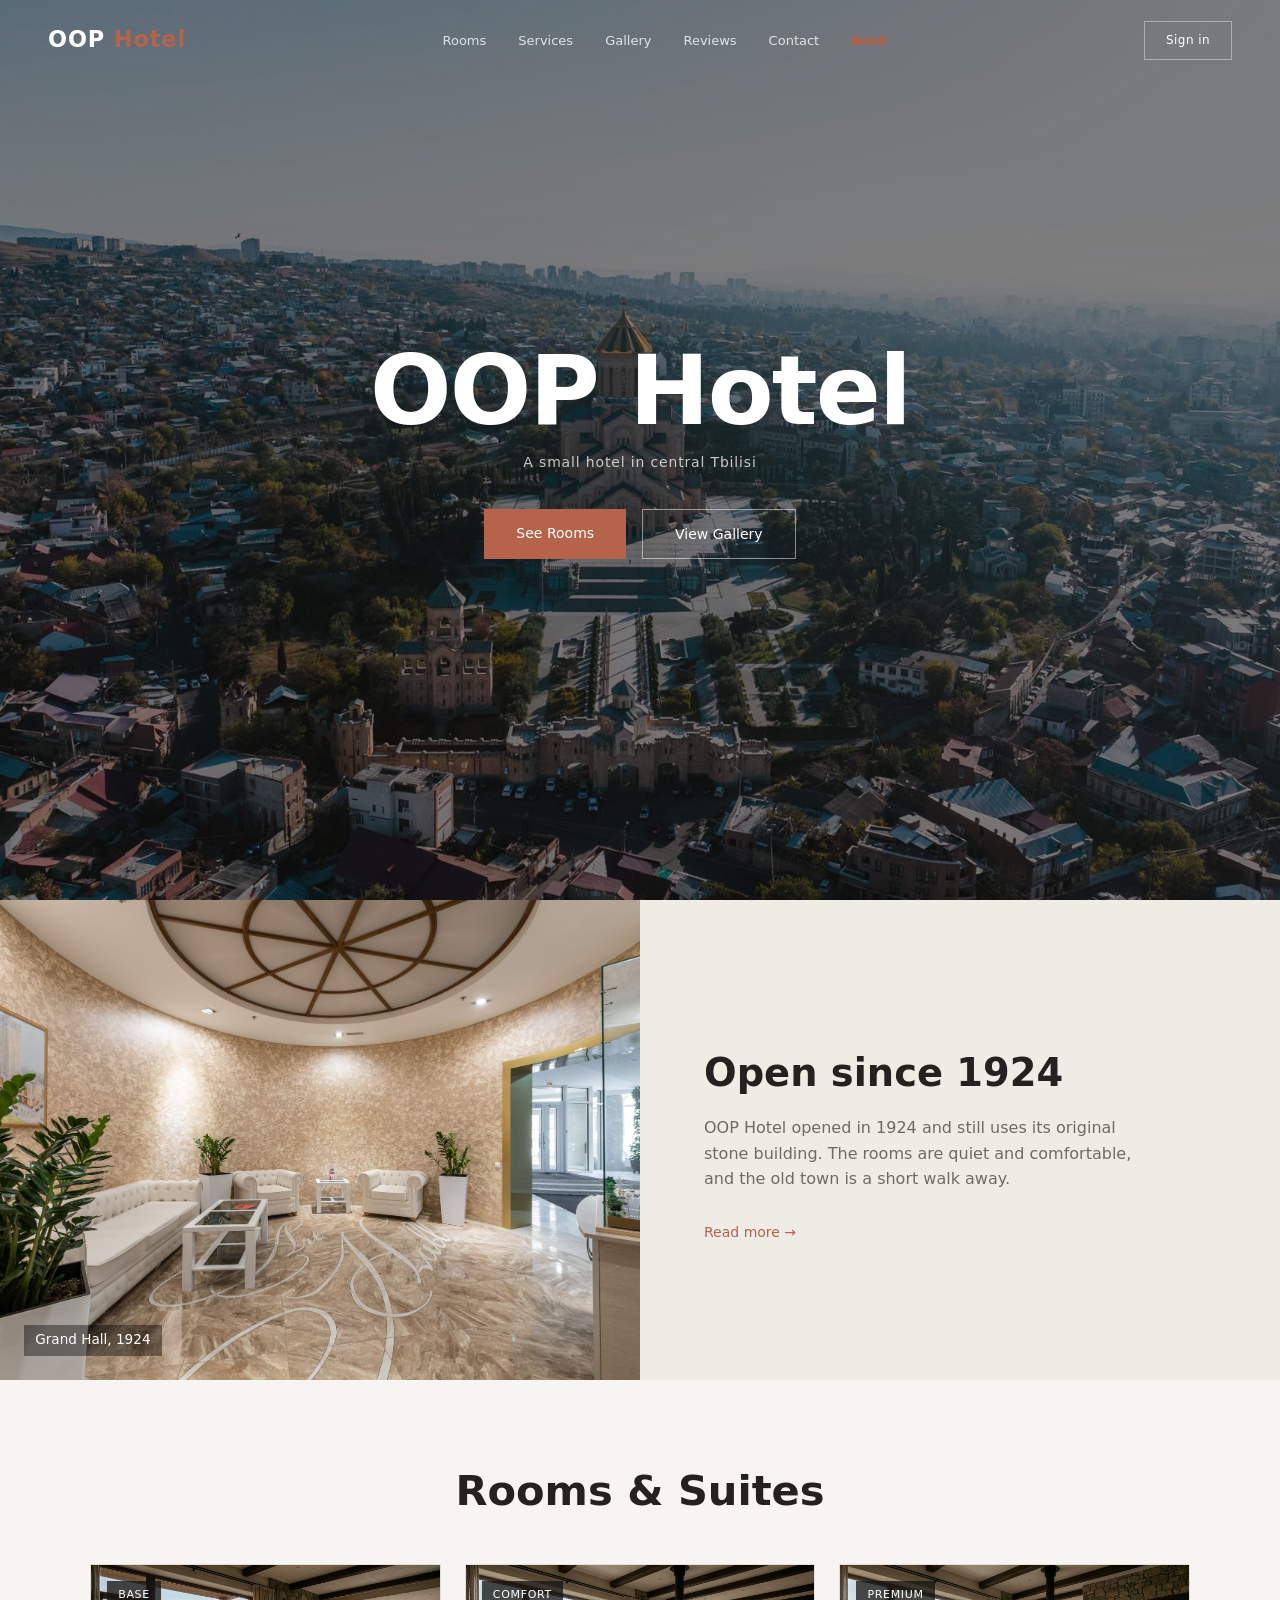
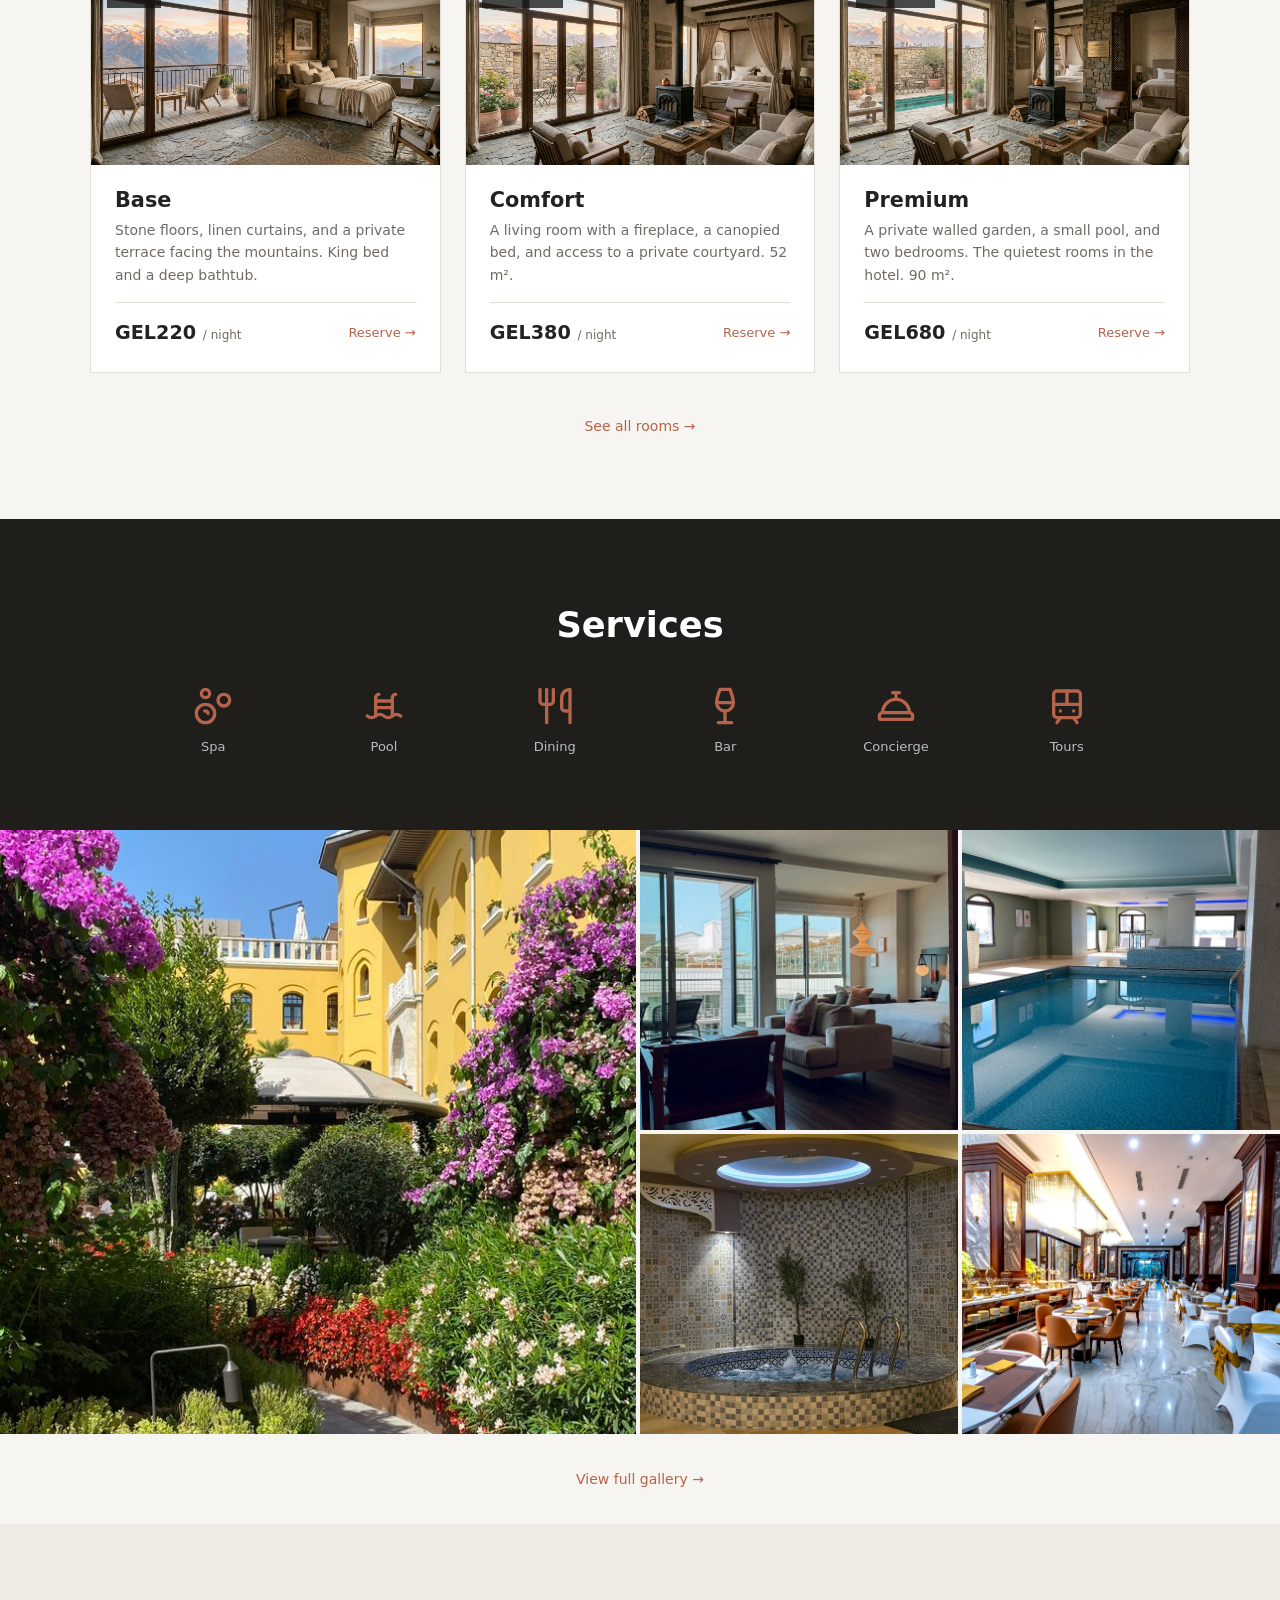
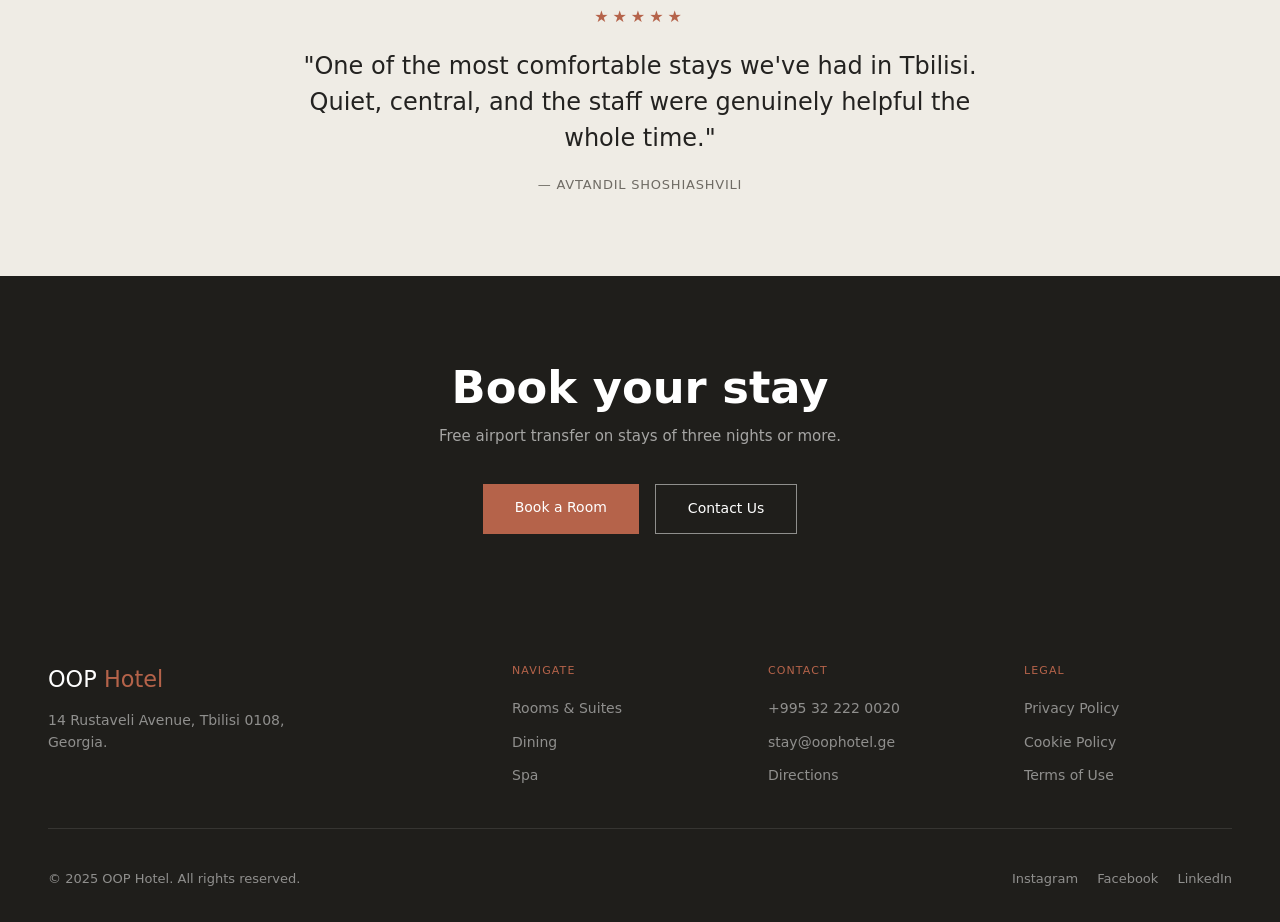
==== commit 413071c9: "Merge pull request #23 from Freeuni-OOP/feature/booking Feature/booking" ====
--- a/src/main/webapp/index.html
+++ b/src/main/webapp/index.html
@@ -16,9 +16,9 @@
         <li><a href="gallery.html">Gallery</a></li>
         <li><a href="#reviews">Reviews</a></li>
         <li><a href="contact.html">Contact</a></li>
+        <li><a href="booking.html" style="color: #c05c3d; font-weight: bold;">Book</a></li>
     </ul>
     <div class="navbar-user" id="navbar-user">
-        <!-- filled by main.js based on session -->
         <a href="login.html" class="navbar-booking" id="nav-signin-btn">Sign in</a>
     </div>
 </nav>
@@ -33,36 +33,6 @@
         </div>
     </div>
 </section>
-
-<div id="booking-bar">
-    <div class="booking-field">
-        <label>Check in</label>
-        <input type="date" />
-    </div>
-    <div class="booking-field">
-        <label>Check out</label>
-        <input type="date" />
-    </div>
-    <div class="booking-field">
-        <label>Guests</label>
-        <select>
-            <option>1 Guest</option>
-            <option>2 Guests</option>
-            <option>3 Guests</option>
-            <option>4+ Guests</option>
-        </select>
-    </div>
-    <div class="booking-field">
-        <label>Room type</label>
-        <select>
-            <option>Any Room</option>
-            <option>Base</option>
-            <option>Comfort</option>
-            <option>Premium</option>
-        </select>
-    </div>
-    <button class="button-booking">Check Availability</button>
-</div>
 
 <section id="introduction">
     <div class="introduction-image">
@@ -91,7 +61,7 @@
                 <p class="room-description">Stone floors, linen curtains, and a private terrace facing the mountains. King bed and a deep bathtub.</p>
                 <div class="room-footer">
                     <p class="room-price">GEL220 <span>/ night</span></p>
-                    <a href="#" class="room-link">Reserve →</a>
+                    <a href="booking.html" class="room-link">Reserve →</a>
                 </div>
             </div>
         </div>
@@ -103,7 +73,7 @@
                 <p class="room-description">A living room with a fireplace, a canopied bed, and access to a private courtyard. 52 m².</p>
                 <div class="room-footer">
                     <p class="room-price">GEL380 <span>/ night</span></p>
-                    <a href="#" class="room-link">Reserve →</a>
+                    <a href="booking.html" class="room-link">Reserve →</a>
                 </div>
             </div>
         </div>
@@ -115,13 +85,13 @@
                 <p class="room-description">A private walled garden, a small pool, and two bedrooms. The quietest rooms in the hotel. 90 m².</p>
                 <div class="room-footer">
                     <p class="room-price">GEL680 <span>/ night</span></p>
-                    <a href="#" class="room-link">Reserve →</a>
+                    <a href="booking.html" class="room-link">Reserve →</a>
                 </div>
             </div>
         </div>
     </div>
 
-    <a href="#" class="link-arrow">See all rooms →</a>
+    <a href="booking.html" class="link-arrow">See all rooms →</a>
 </section>
 
 <section id="services">
@@ -216,7 +186,7 @@
     <h2 class="cta-heading">Book your stay</h2>
     <p class="cta-subheading">Free airport transfer on stays of three nights or more.</p>
     <div class="cta-buttons">
-        <a href="login.html" class="button-primary">Book a Room</a>
+        <a href="booking.html" class="button-primary">Book a Room</a>
         <a href="contact.html" class="button-secondary">Contact Us</a>
     </div>
 </section>
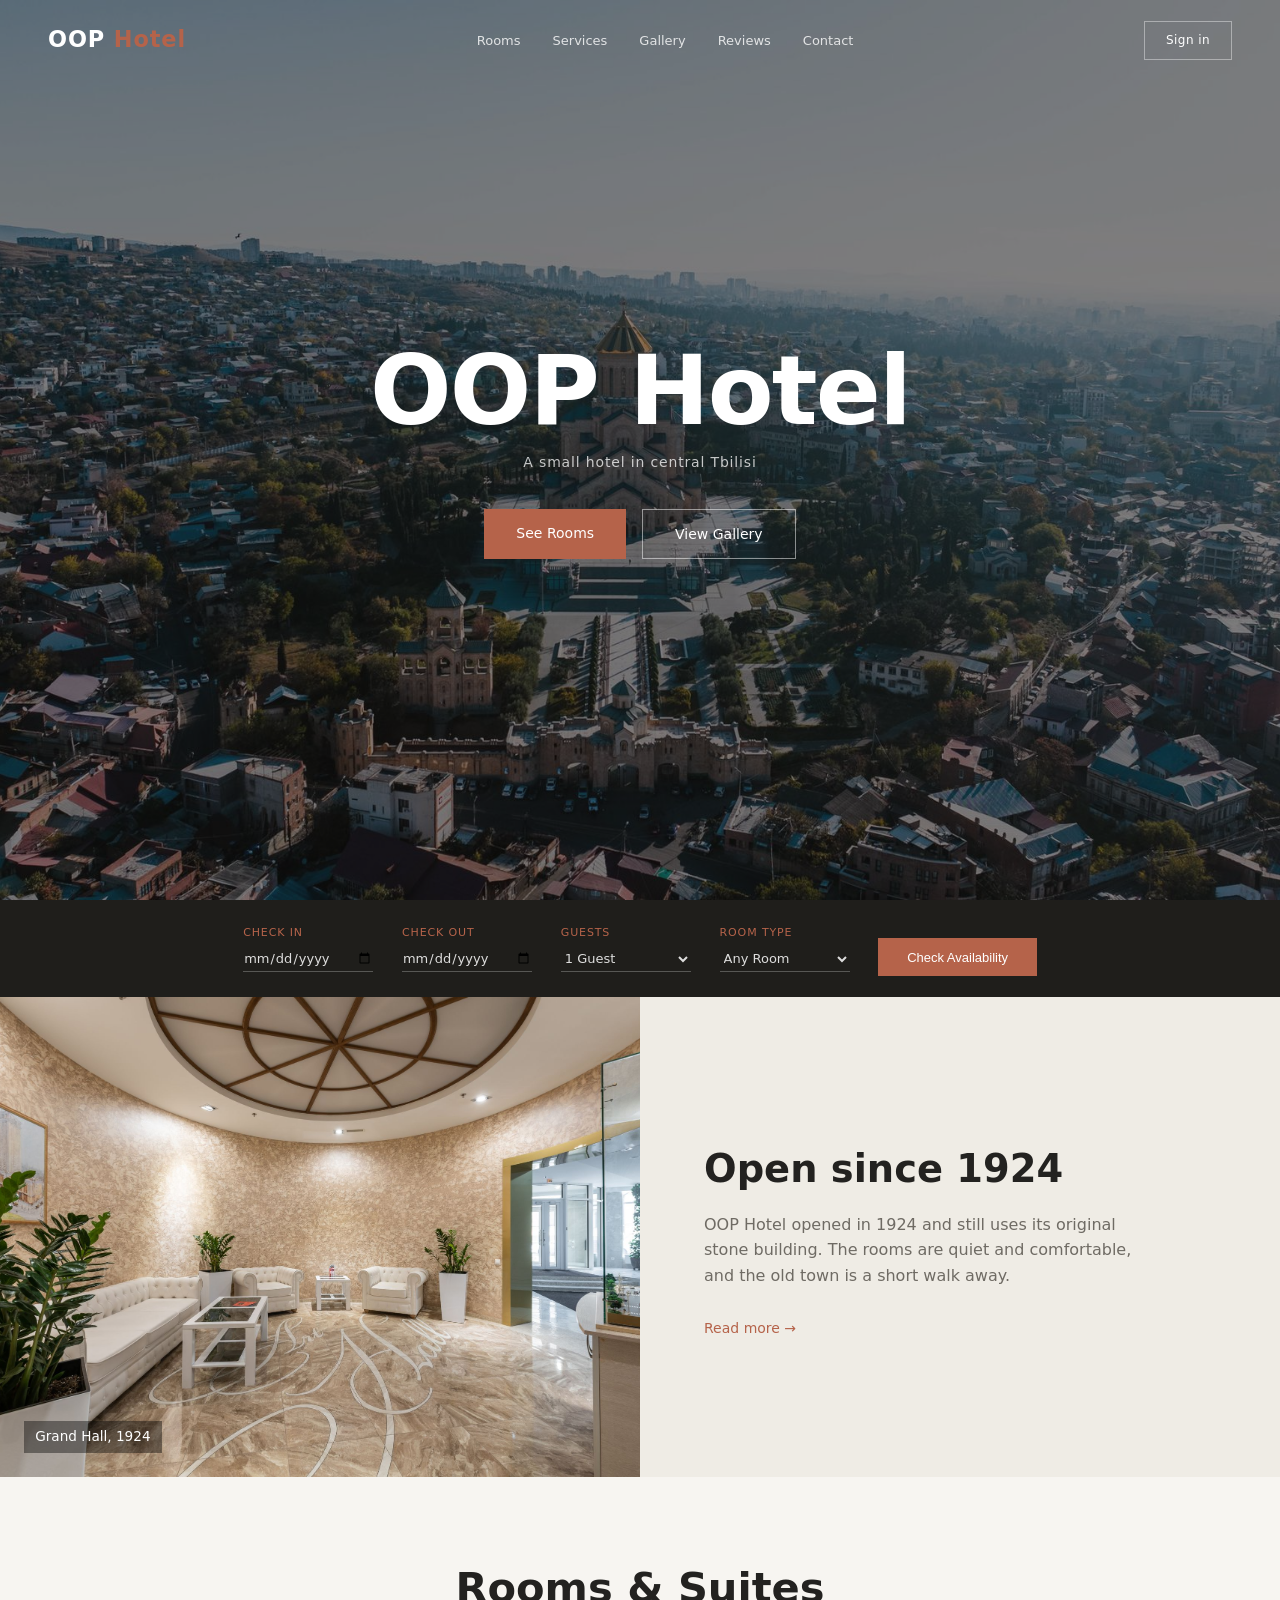
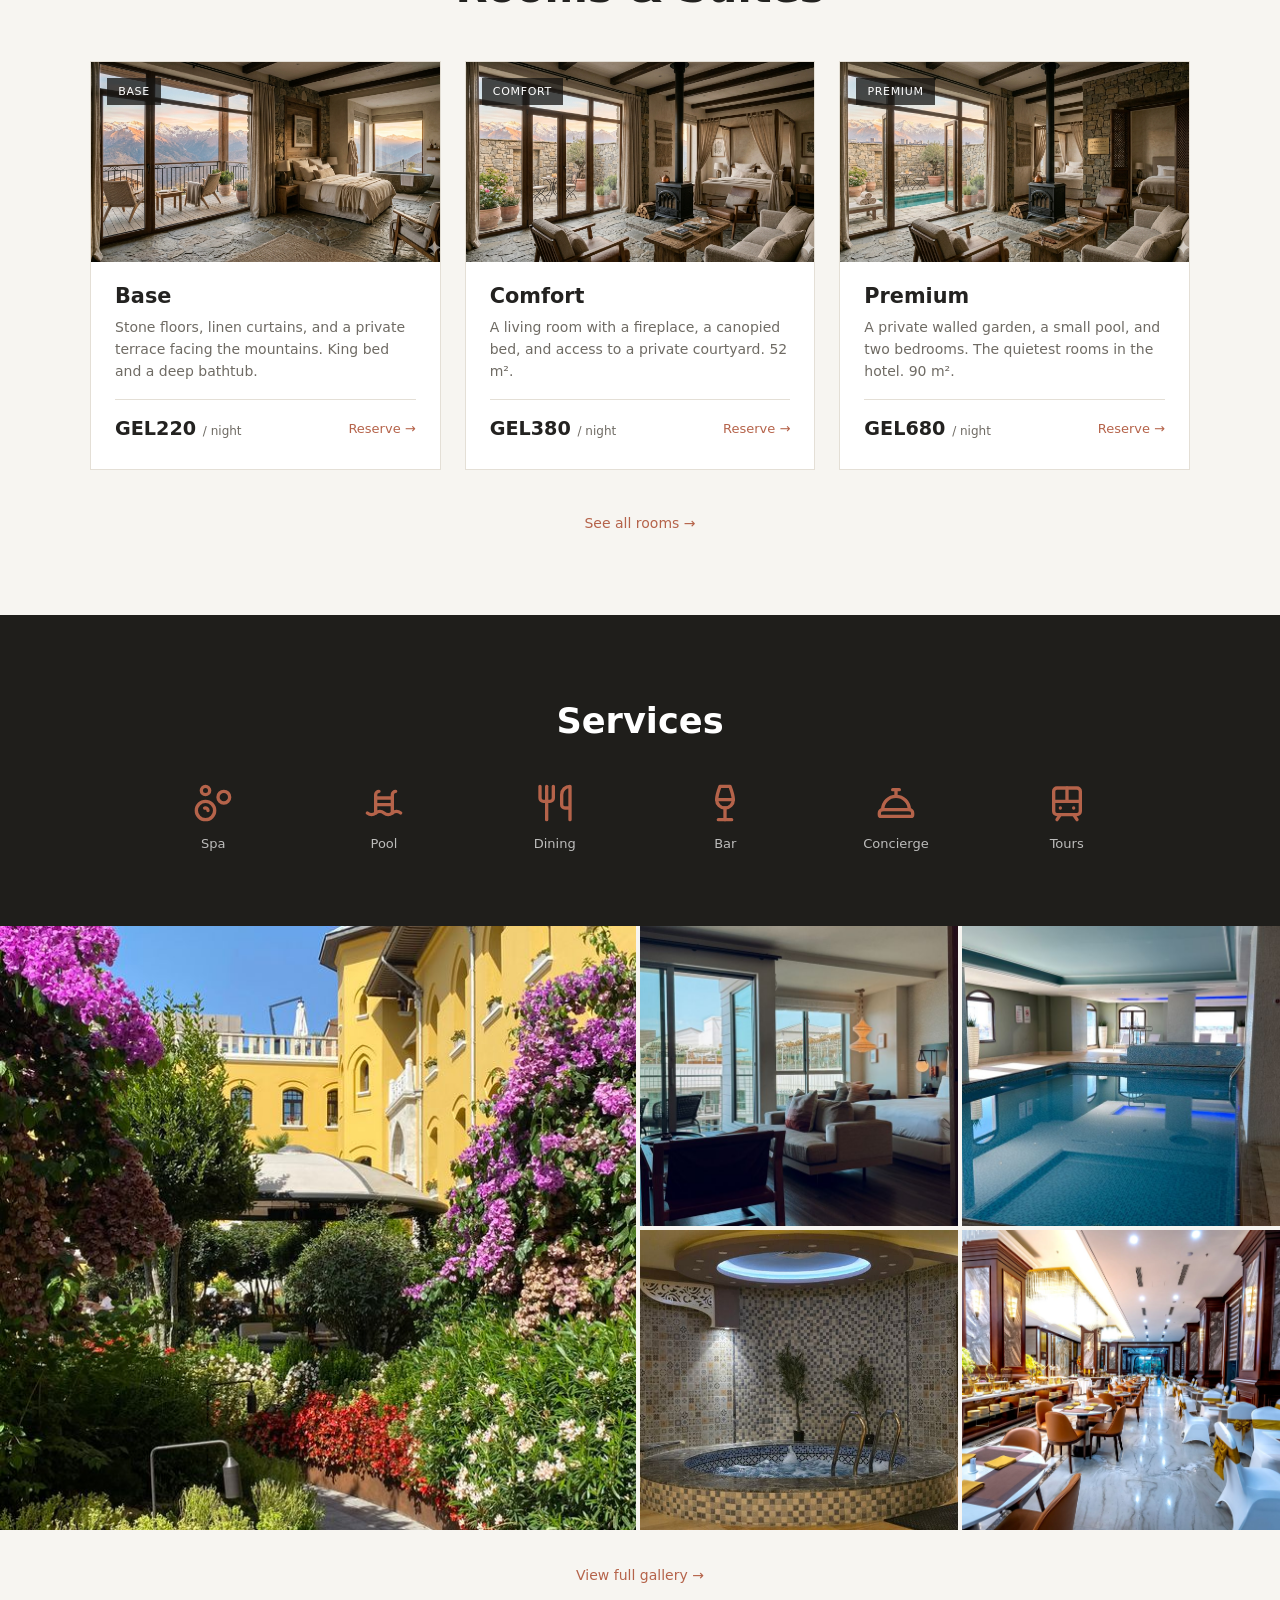
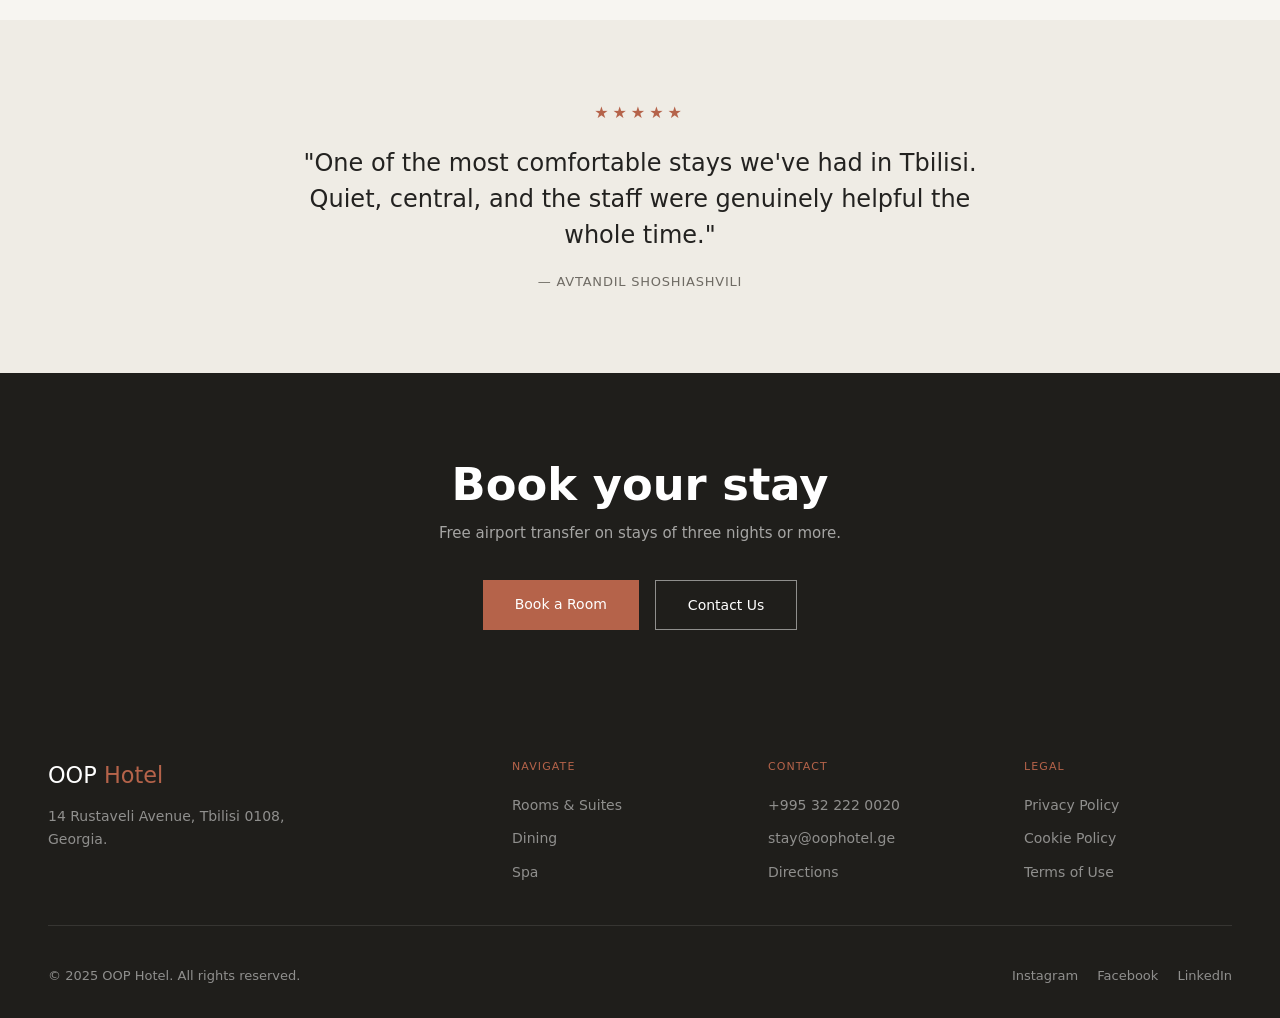
==== commit f2be572e: "Feature: Concierge page frontend (help list + request form)" ====
--- a/src/main/webapp/index.html
+++ b/src/main/webapp/index.html
@@ -16,9 +16,9 @@
         <li><a href="gallery.html">Gallery</a></li>
         <li><a href="#reviews">Reviews</a></li>
         <li><a href="contact.html">Contact</a></li>
-        <li><a href="booking.html" style="color: #c05c3d; font-weight: bold;">Book</a></li>
     </ul>
     <div class="navbar-user" id="navbar-user">
+        <!-- filled by main.js based on session -->
         <a href="login.html" class="navbar-booking" id="nav-signin-btn">Sign in</a>
     </div>
 </nav>
@@ -33,6 +33,36 @@
         </div>
     </div>
 </section>
+
+<div id="booking-bar">
+    <div class="booking-field">
+        <label>Check in</label>
+        <input type="date" />
+    </div>
+    <div class="booking-field">
+        <label>Check out</label>
+        <input type="date" />
+    </div>
+    <div class="booking-field">
+        <label>Guests</label>
+        <select>
+            <option>1 Guest</option>
+            <option>2 Guests</option>
+            <option>3 Guests</option>
+            <option>4+ Guests</option>
+        </select>
+    </div>
+    <div class="booking-field">
+        <label>Room type</label>
+        <select>
+            <option>Any Room</option>
+            <option>Base</option>
+            <option>Comfort</option>
+            <option>Premium</option>
+        </select>
+    </div>
+    <button class="button-booking">Check Availability</button>
+</div>
 
 <section id="introduction">
     <div class="introduction-image">
@@ -61,7 +91,7 @@
                 <p class="room-description">Stone floors, linen curtains, and a private terrace facing the mountains. King bed and a deep bathtub.</p>
                 <div class="room-footer">
                     <p class="room-price">GEL220 <span>/ night</span></p>
-                    <a href="booking.html" class="room-link">Reserve →</a>
+                    <a href="#" class="room-link">Reserve →</a>
                 </div>
             </div>
         </div>
@@ -73,7 +103,7 @@
                 <p class="room-description">A living room with a fireplace, a canopied bed, and access to a private courtyard. 52 m².</p>
                 <div class="room-footer">
                     <p class="room-price">GEL380 <span>/ night</span></p>
-                    <a href="booking.html" class="room-link">Reserve →</a>
+                    <a href="#" class="room-link">Reserve →</a>
                 </div>
             </div>
         </div>
@@ -85,13 +115,13 @@
                 <p class="room-description">A private walled garden, a small pool, and two bedrooms. The quietest rooms in the hotel. 90 m².</p>
                 <div class="room-footer">
                     <p class="room-price">GEL680 <span>/ night</span></p>
-                    <a href="booking.html" class="room-link">Reserve →</a>
+                    <a href="#" class="room-link">Reserve →</a>
                 </div>
             </div>
         </div>
     </div>
 
-    <a href="booking.html" class="link-arrow">See all rooms →</a>
+    <a href="#" class="link-arrow">See all rooms →</a>
 </section>
 
 <section id="services">
@@ -100,14 +130,14 @@
 
         <div class="services-grid">
             <div class="service-item">
-                <a href="spa.html" class="service-icon-link">
+                <a href="#" class="service-icon-link">
                     <img src="icons/spa.svg" alt="Spa" class="service-icon" />
                 </a>
                 <span class="service-name">Spa</span>
             </div>
 
             <div class="service-item">
-                <a href="pool.html" class="service-icon-link">
+                <a href="#" class="service-icon-link">
                     <img src="icons/pool.svg" alt="Pool" class="service-icon" />
                 </a>
                 <span class="service-name">Pool</span>
@@ -128,14 +158,14 @@
             </div>
 
             <div class="service-item">
-                <a href="#" class="service-icon-link">
+                <a href="concierge.html" class="service-icon-link">
                     <img src="icons/concierge.svg" alt="Concierge" class="service-icon" />
                 </a>
                 <span class="service-name">Concierge</span>
             </div>
 
             <div class="service-item">
-                <a href="tours.html" class="service-icon-link">
+                <a href="#" class="service-icon-link">
                     <img src="icons/tours.svg" alt="Tours" class="service-icon" />
                 </a>
                 <span class="service-name">Tours</span>
@@ -186,7 +216,7 @@
     <h2 class="cta-heading">Book your stay</h2>
     <p class="cta-subheading">Free airport transfer on stays of three nights or more.</p>
     <div class="cta-buttons">
-        <a href="booking.html" class="button-primary">Book a Room</a>
+        <a href="login.html" class="button-primary">Book a Room</a>
         <a href="contact.html" class="button-secondary">Contact Us</a>
     </div>
 </section>
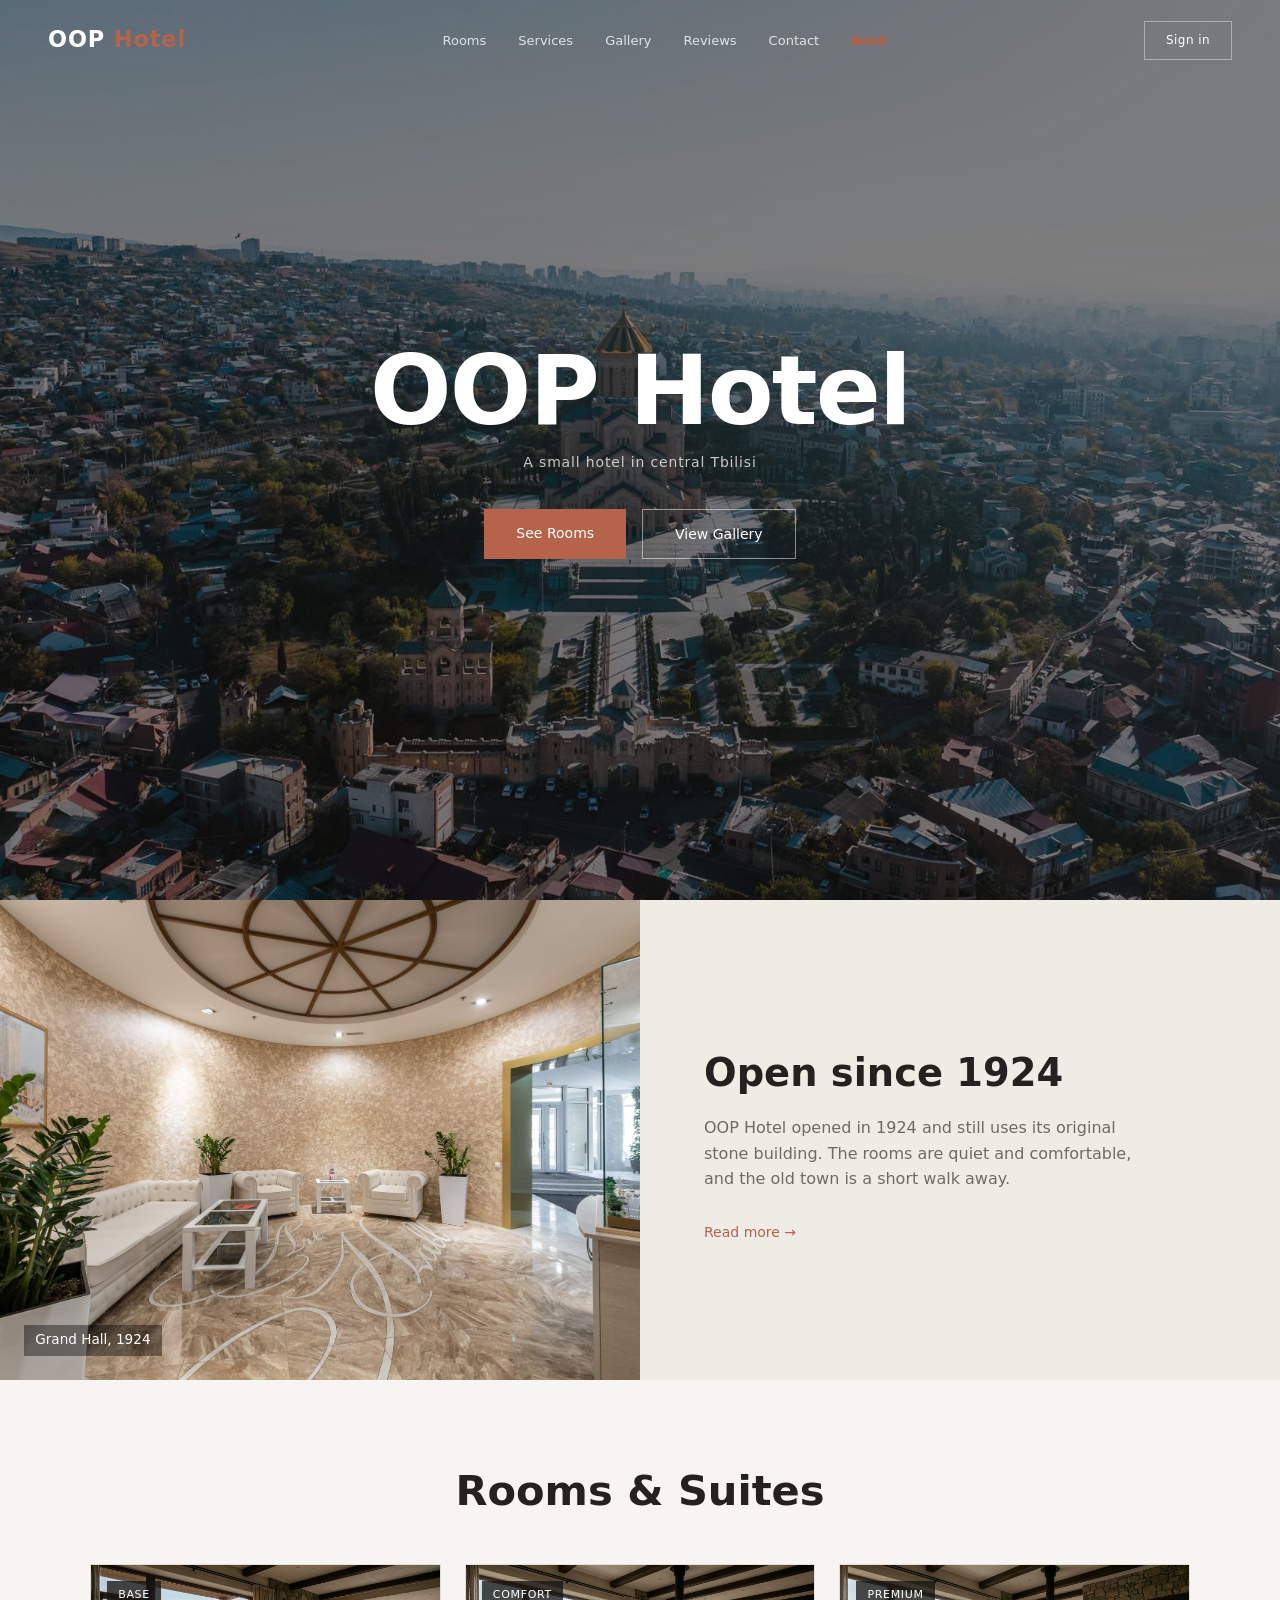
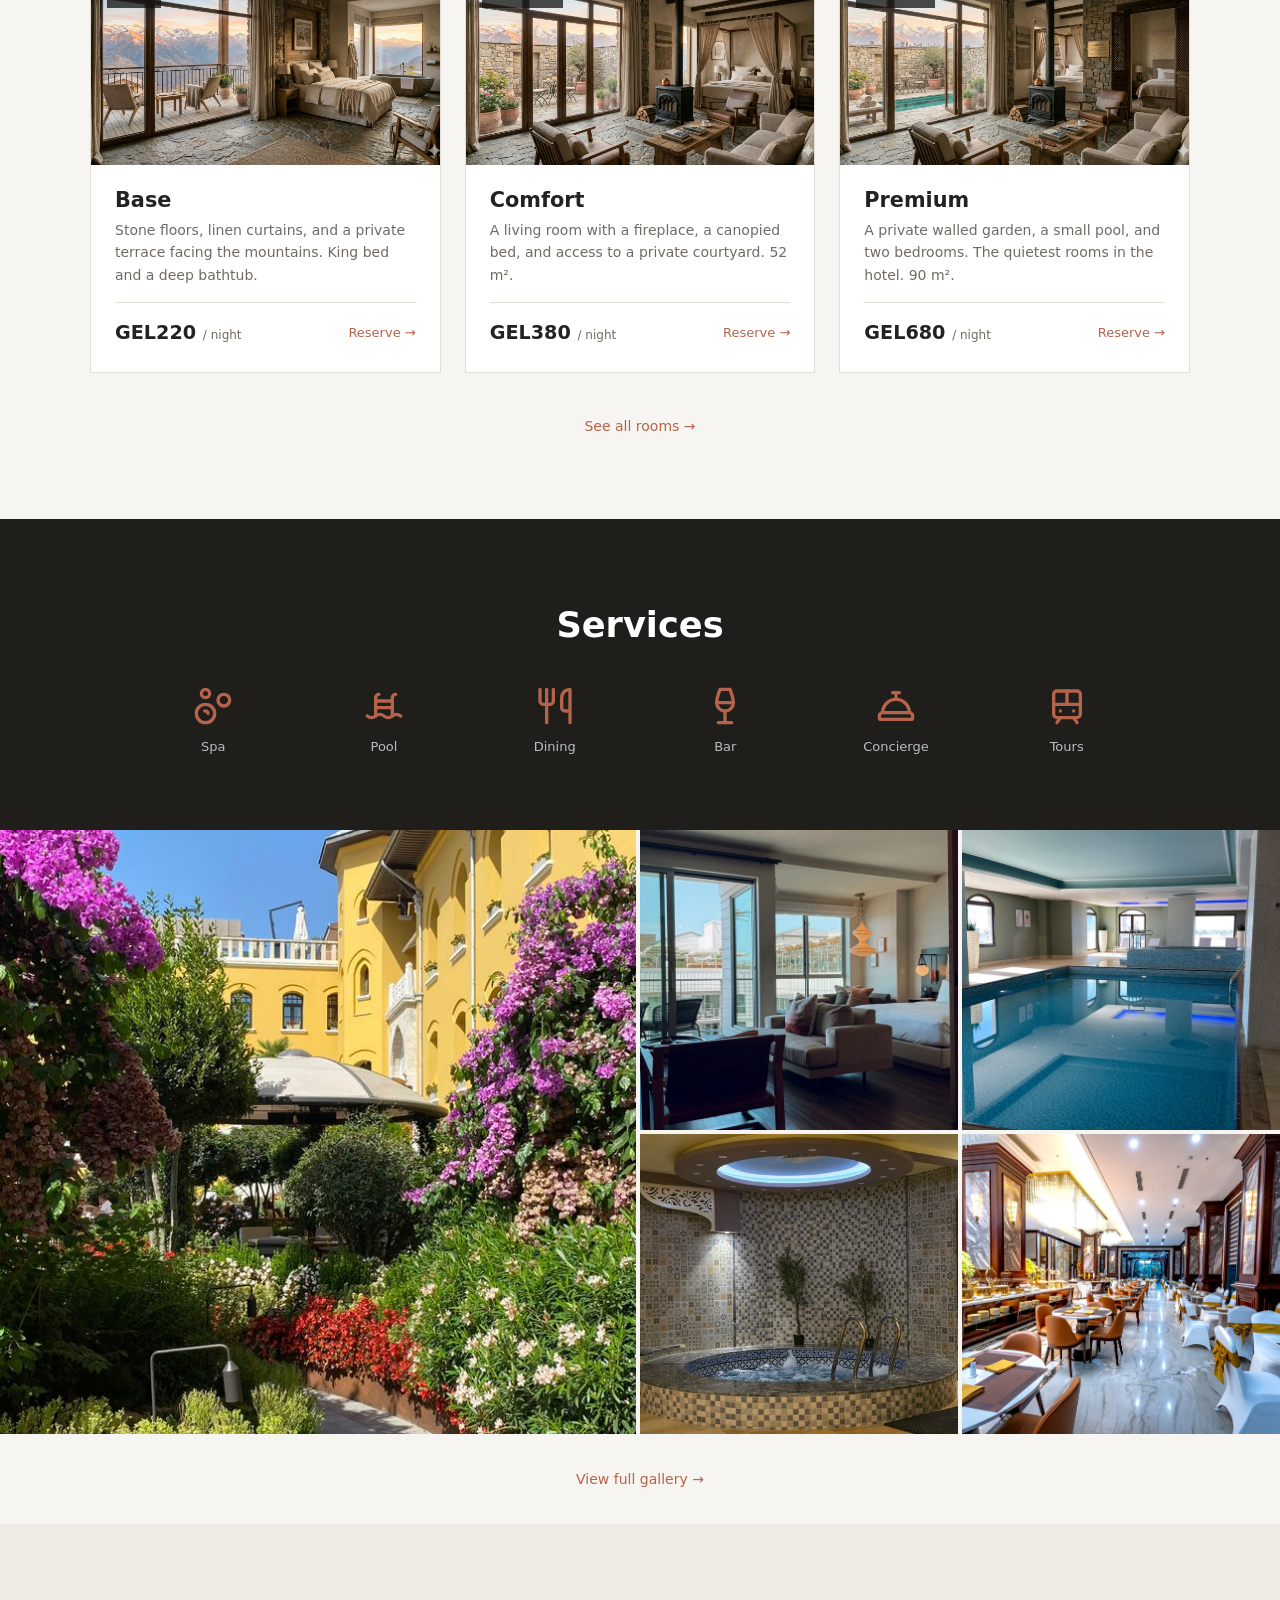
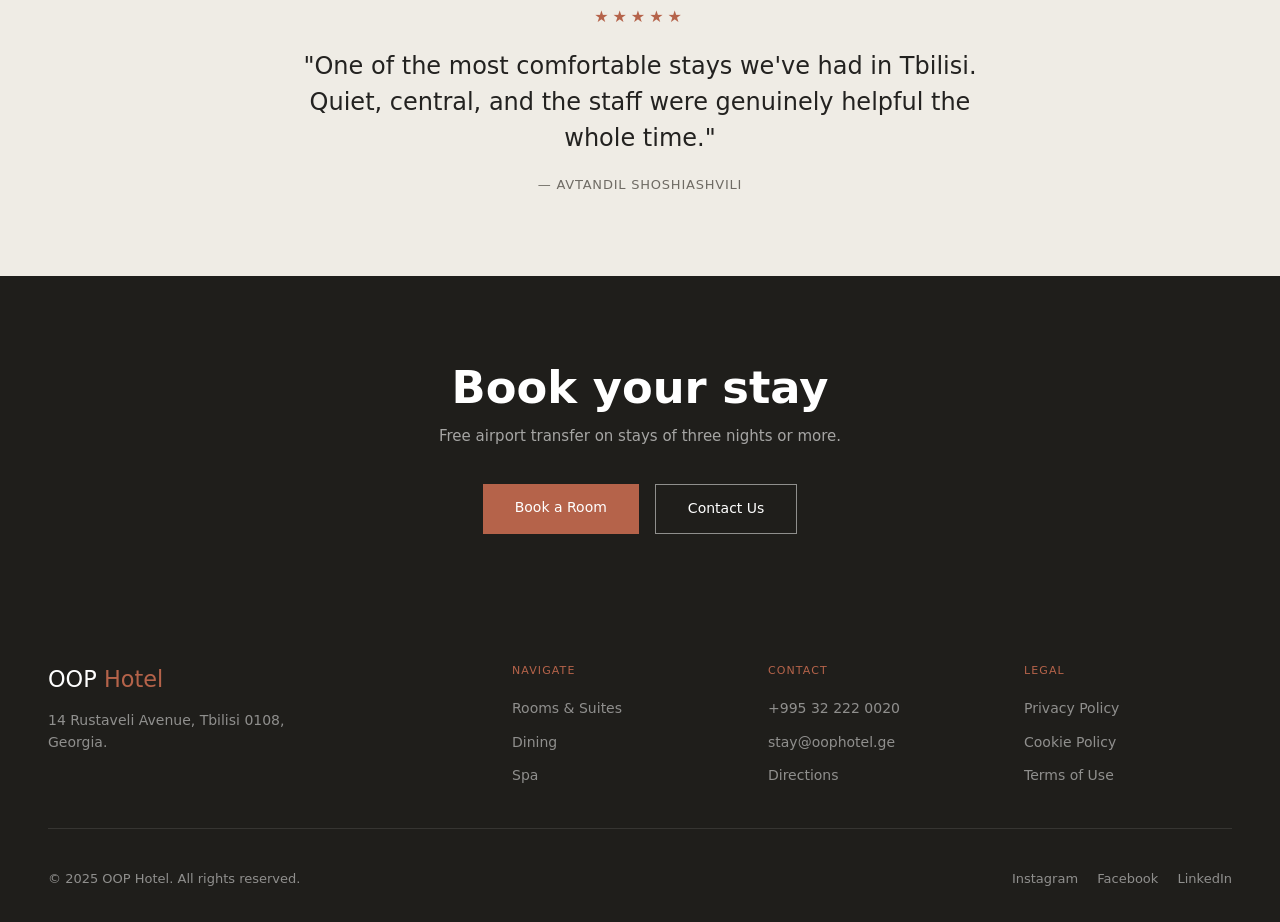
==== commit ac90d410: "Merge pull request #21 from Freeuni-OOP/feature/bar-page Feature: Bar page frontend (menu, table res" ====
--- a/src/main/webapp/index.html
+++ b/src/main/webapp/index.html
@@ -16,9 +16,9 @@
         <li><a href="gallery.html">Gallery</a></li>
         <li><a href="#reviews">Reviews</a></li>
         <li><a href="contact.html">Contact</a></li>
+        <li><a href="booking.html" style="color: #c05c3d; font-weight: bold;">Book</a></li>
     </ul>
     <div class="navbar-user" id="navbar-user">
-        <!-- filled by main.js based on session -->
         <a href="login.html" class="navbar-booking" id="nav-signin-btn">Sign in</a>
     </div>
 </nav>
@@ -33,36 +33,6 @@
         </div>
     </div>
 </section>
-
-<div id="booking-bar">
-    <div class="booking-field">
-        <label>Check in</label>
-        <input type="date" />
-    </div>
-    <div class="booking-field">
-        <label>Check out</label>
-        <input type="date" />
-    </div>
-    <div class="booking-field">
-        <label>Guests</label>
-        <select>
-            <option>1 Guest</option>
-            <option>2 Guests</option>
-            <option>3 Guests</option>
-            <option>4+ Guests</option>
-        </select>
-    </div>
-    <div class="booking-field">
-        <label>Room type</label>
-        <select>
-            <option>Any Room</option>
-            <option>Base</option>
-            <option>Comfort</option>
-            <option>Premium</option>
-        </select>
-    </div>
-    <button class="button-booking">Check Availability</button>
-</div>
 
 <section id="introduction">
     <div class="introduction-image">
@@ -91,7 +61,7 @@
                 <p class="room-description">Stone floors, linen curtains, and a private terrace facing the mountains. King bed and a deep bathtub.</p>
                 <div class="room-footer">
                     <p class="room-price">GEL220 <span>/ night</span></p>
-                    <a href="#" class="room-link">Reserve →</a>
+                    <a href="booking.html" class="room-link">Reserve →</a>
                 </div>
             </div>
         </div>
@@ -103,7 +73,7 @@
                 <p class="room-description">A living room with a fireplace, a canopied bed, and access to a private courtyard. 52 m².</p>
                 <div class="room-footer">
                     <p class="room-price">GEL380 <span>/ night</span></p>
-                    <a href="#" class="room-link">Reserve →</a>
+                    <a href="booking.html" class="room-link">Reserve →</a>
                 </div>
             </div>
         </div>
@@ -115,13 +85,13 @@
                 <p class="room-description">A private walled garden, a small pool, and two bedrooms. The quietest rooms in the hotel. 90 m².</p>
                 <div class="room-footer">
                     <p class="room-price">GEL680 <span>/ night</span></p>
-                    <a href="#" class="room-link">Reserve →</a>
+                    <a href="booking.html" class="room-link">Reserve →</a>
                 </div>
             </div>
         </div>
     </div>
 
-    <a href="#" class="link-arrow">See all rooms →</a>
+    <a href="booking.html" class="link-arrow">See all rooms →</a>
 </section>
 
 <section id="services">
@@ -130,14 +100,14 @@
 
         <div class="services-grid">
             <div class="service-item">
-                <a href="#" class="service-icon-link">
+                <a href="spa.html" class="service-icon-link">
                     <img src="icons/spa.svg" alt="Spa" class="service-icon" />
                 </a>
                 <span class="service-name">Spa</span>
             </div>
 
             <div class="service-item">
-                <a href="#" class="service-icon-link">
+                <a href="pool.html" class="service-icon-link">
                     <img src="icons/pool.svg" alt="Pool" class="service-icon" />
                 </a>
                 <span class="service-name">Pool</span>
@@ -151,21 +121,21 @@
             </div>
 
             <div class="service-item">
+                <a href="bar.html" class="service-icon-link">
+                    <img src="icons/bar.svg" alt="Bar" class="service-icon" />
+                </a>
+                <span class="service-name">Bar</span>
+            </div>
+
+            <div class="service-item">
                 <a href="#" class="service-icon-link">
-                    <img src="icons/bar.svg" alt="Bar" class="service-icon" />
-                </a>
-                <span class="service-name">Bar</span>
-            </div>
-
-            <div class="service-item">
-                <a href="concierge.html" class="service-icon-link">
                     <img src="icons/concierge.svg" alt="Concierge" class="service-icon" />
                 </a>
                 <span class="service-name">Concierge</span>
             </div>
 
             <div class="service-item">
-                <a href="#" class="service-icon-link">
+                <a href="tours.html" class="service-icon-link">
                     <img src="icons/tours.svg" alt="Tours" class="service-icon" />
                 </a>
                 <span class="service-name">Tours</span>
@@ -216,7 +186,7 @@
     <h2 class="cta-heading">Book your stay</h2>
     <p class="cta-subheading">Free airport transfer on stays of three nights or more.</p>
     <div class="cta-buttons">
-        <a href="login.html" class="button-primary">Book a Room</a>
+        <a href="booking.html" class="button-primary">Book a Room</a>
         <a href="contact.html" class="button-secondary">Contact Us</a>
     </div>
 </section>
